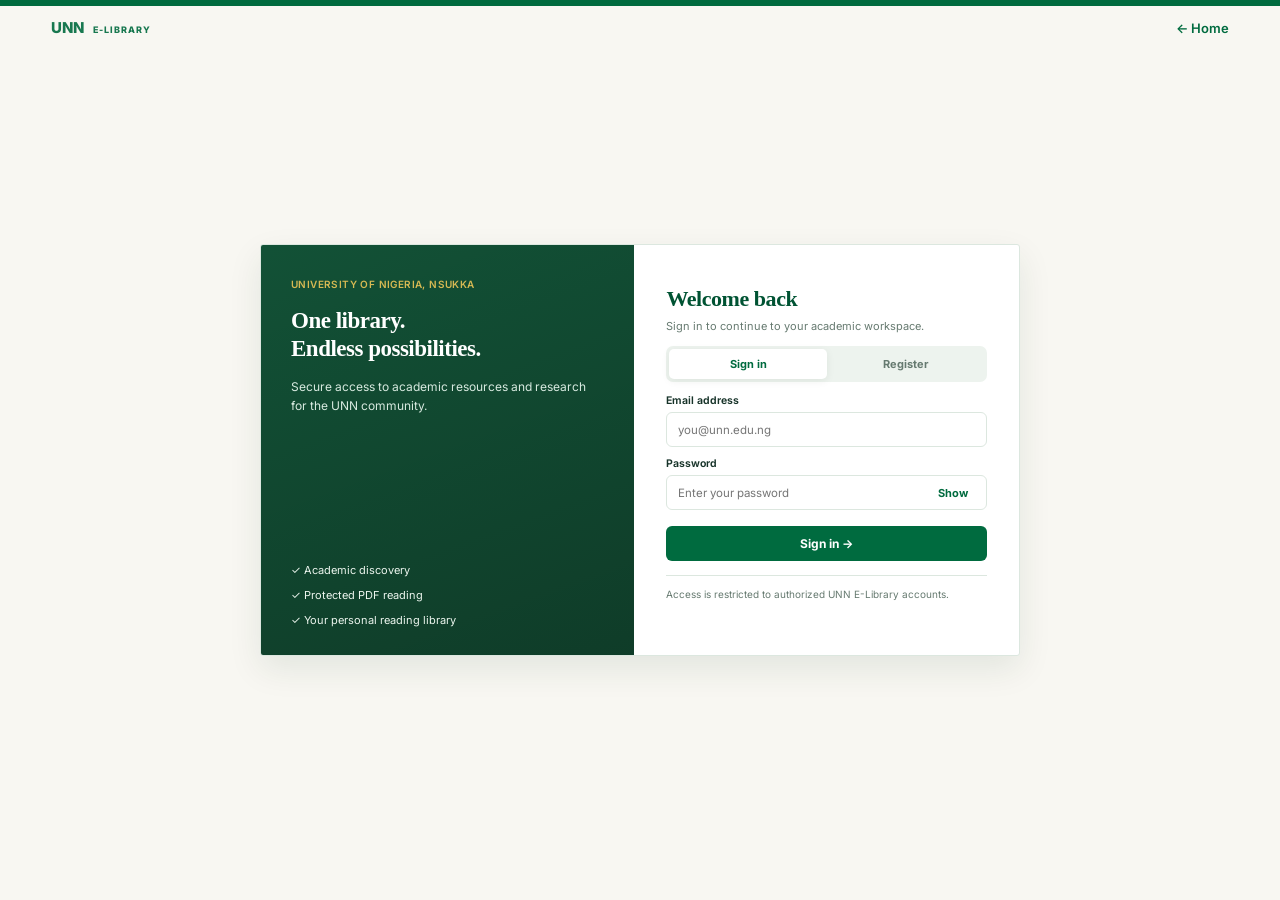
==== frontend/index.html @ 41a2eba9 "feat: complete e-library core features, DRM and reading progress" ====
<!doctype html>
<html lang="en">
  <head>
    <meta charset="UTF-8" />
    <meta name="viewport" content="width=device-width,initial-scale=1" />
    <title>UNN E-Library | Academic Workspace</title>
    <link rel="preconnect" href="https://fonts.googleapis.com" />
    <link
      rel="stylesheet"
      href="https://fonts.googleapis.com/css2?family=Inter:wght@400;500;600;700;800&display=swap"
    />
    <link rel="stylesheet" href="./css/styles.css" />
    <link rel="stylesheet" href="./css/accelerator.css" />
    <link rel="stylesheet" href="./css/librarian.css" />
    <link rel="stylesheet" href="./css/refinements.css" />
    <link rel="stylesheet" href="./css/authors.css" />
    <link rel="stylesheet" href="./css/search-filters.css" />
    <link rel="stylesheet" href="./css/history-progress.css" />
  </head>
  <body class="dashboard-page">
    <div class="app-layout">
      <aside
        id="sidebar"
        class="sidebar"
        aria-label="Primary navigation"
      ></aside>
      <div class="main-area">
        <header class="topbar">
          <button
            id="menu-toggle"
            class="menu-toggle"
            type="button"
            aria-label="Toggle navigation"
          >
            ☰
          </button>
          <div class="topbar-title">
            <strong id="page-title">Dashboard</strong>
          </div>
          <div class="profile-chip">
            <span id="profile-initial" class="avatar">U</span
            ><span id="profile-name">Loading...</span
            ><span id="role-label" class="role-pill">Member</span>
          </div>
        </header>
        <main id="content" class="dashboard-content" tabindex="-1">
          <p>Loading your dashboard…</p>
        </main>
      </div>
    </div>
    <script type="module" src="./js/app.js"></script>
  </body>
</html>
---- frontend/css/styles.css ----
:root {
  --green: #006b3f;
  --deep-green: #004d2c;
  --ivory: #f8f7f2;
  --gold: #c9a227;
  --text: #1b2923;
  --muted: #738078;
  --border: #e5eae6;
  --white: #ffffff;
}

* {
  box-sizing: border-box;
}

body {
  margin: 0;
  font-family: "Inter", Arial, sans-serif;
  color: var(--text);
  background: var(--ivory);
}

button, input {
  font: inherit;
}

button {
  cursor: pointer;
}

.eyebrow {
  color: var(--green);
  font-size: 11px;
  font-weight: 800;
  letter-spacing: 1.5px;
}

.muted {
  color: var(--muted);
  line-height: 1.7;
}

.login-layout {
  min-height: 100vh;
  display: grid;
  grid-template-columns: 1fr 1fr;
}

.login-brand {
  background:
    radial-gradient(circle at 80% 15%, #167d53 0%, transparent 36%),
    linear-gradient(140deg, #005b35, #003c25);
  color: white;
  padding: 56px 9%;
  display: flex;
  flex-direction: column;
  justify-content: space-between;
}

.brand-mark {
  width: 64px;
  height: 64px;
  display: grid;
  place-items: center;
  border: 2px solid var(--gold);
  border-radius: 18px;
  font-weight: 800;
  font-size: 23px;
}

.brand-overline {
  color: #e5d9a2;
  font-size: 12px;
  letter-spacing: 2px;
}

.login-brand h1 {
  font-size: clamp(40px, 5vw, 70px);
  line-height: 1.12;
  max-width: 580px;
  font-weight: 800;
  letter-spacing: -2px;
  margin: 24px 0;
}

.brand-description {
  font-size: 16px;
  line-height: 1.9;
  color: #d8ede0;
  max-width: 480px;
}

.brand-footer {
  color: #a7cbb6;
  font-size: 12px;
}

.login-form-panel {
  display: grid;
  place-items: center;
  padding: 40px;
}

.login-card {
  width: 100%;
  max-width: 440px;
}

.mobile-brand {
  display: none;
  color: var(--green);
  font-size: 21px;
  font-weight: 800;
  margin-bottom: 35px;
}

.login-card h2 {
  font-size: 31px;
  font-weight: 800;
  letter-spacing: -1px;
  margin: 12px 0;
}

.login-card .muted {
  margin-bottom: 34px;
}

.login-card label {
  display: block;
  margin: 22px 0 9px;
  font-weight: 600;
  font-size: 13px;
}

.login-card input {
  display: block;
  width: 100%;
  border: 1px solid #dce3dd;
  border-radius: 11px;
  padding: 15px 16px;
  background: white;
  outline: none;
}

.login-card input:focus {
  border-color: var(--green);
  box-shadow: 0 0 0 3px #006b3f16;
}

.btn-primary {
  background: var(--green);
  color: white;
  border: 0;
  border-radius: 11px;
  padding: 15px 22px;
  font-weight: 700;
  width: 100%;
  transition: background .2s;
}

.btn-primary:hover {
  background: var(--deep-green);
}

.btn-primary:disabled {
  opacity: .65;
  cursor: wait;
}

.form-error {
  color: #b42318;
  font-size: 13px;
  min-height: 22px;
  margin: 15px 0;
}

.login-note {
  text-align: center;
  color: var(--muted);
  font-size: 12px;
  margin-top: 30px;
  line-height: 1.7;
}

/* Dashboard */

.app-layout {
  min-height: 100vh;
  display: flex;
}

.sidebar {
  width: 260px;
  flex-shrink: 0;
  background: white;
  border-right: 1px solid var(--border);
  padding: 28px 18px;
  display: flex;
  flex-direction: column;
  min-height: 100vh;
}

.sidebar-brand {
  padding: 4px 13px 35px;
  display: flex;
  align-items: center;
  gap: 13px;
}

.sidebar-logo {
  background: var(--green);
  color: white;
  width: 45px;
  height: 45px;
  border-radius: 12px;
  display: grid;
  place-items: center;
  font-weight: 800;
}

.sidebar-brand strong {
  display: block;
  font-size: 15px;
}

.sidebar-brand small {
  display: block;
  color: var(--muted);
  font-size: 10px;
  margin-top: 4px;
}

.nav-label {
  font-size: 10px;
  font-weight: 800;
  letter-spacing: 1.5px;
  color: #9ca8a0;
  padding: 14px;
}

.nav-item {
  display: flex;
  align-items: center;
  gap: 12px;
  width: 100%;
  border-radius: 10px;
  padding: 13px 14px;
  margin: 3px 0;
  color: #52645a;
  font-size: 13px;
  font-weight: 600;
  text-decoration: none;
  border: 0;
  background: transparent;
  text-align: left;
}

.nav-item.active {
  background: #eaf5ee;
  color: var(--green);
}

.nav-item.pending {
  opacity: .55;
  cursor: not-allowed;
}

.nav-item.logout {
  color: #b42318;
  cursor: pointer;
}

.sidebar-footer {
  margin-top: auto;
  padding-top: 25px;
  border-top: 1px solid var(--border);
}

.main-area {
  min-width: 0;
  flex: 1;
}

.topbar {
  height: 85px;
  background: white;
  border-bottom: 1px solid var(--border);
  padding: 0 38px;
  display: flex;
  align-items: center;
  justify-content: space-between;
}

.topbar-title strong {
  display: block;
  margin-top: 5px;
  font-size: 16px;
}

.profile-chip {
  display: flex;
  align-items: center;
  gap: 10px;
  font-size: 13px;
  font-weight: 600;
}

.avatar {
  width: 37px;
  height: 37px;
  display: grid;
  place-items: center;
  border-radius: 50%;
  background: #e3f1e7;
  color: var(--green);
  font-weight: 800;
}

.menu-toggle {
  display: none;
  border: 0;
  background: transparent;
  font-size: 23px;
}

.dashboard-content {
  max-width: 1400px;
  margin: 0 auto;
  padding: 36px 40px;
}

.welcome-banner {
  background:
    radial-gradient(circle at 90% 0%, #147a50, transparent 40%),
    linear-gradient(120deg, var(--deep-green), var(--green));
  color: white;
  border-radius: 18px;
  padding: 43px;
}

.light-eyebrow {
  color: #f1db95;
}

.welcome-banner h1 {
  font-size: clamp(25px, 3vw, 36px);
  font-weight: 800;
  margin: 15px 0;
}

.welcome-banner p {
  color: #d3e9da;
}

.section-heading {
  display: flex;
  align-items: end;
  justify-content: space-between;
  margin: 36px 0 20px;
}

.section-heading h2 {
  font-size: 22px;
  font-weight: 800;
  margin-top: 7px;
}

.role-pill {
  background: #e9f2e8;
  color: var(--green);
  padding: 8px 13px;
  border-radius: 20px;
  font-size: 12px;
  font-weight: 700;
}

.dashboard-grid {
  display: grid;
  grid-template-columns: repeat(3, minmax(0, 1fr));
  gap: 20px;
}

.stat-card {
  background: white;
  padding: 25px;
  border: 1px solid var(--border);
  border-radius: 15px;
}

.stat-card-icon {
  font-size: 25px;
  margin-bottom: 17px;
}

.stat-card h3 {
  font-size: 14px;
  font-weight: 700;
  margin: 0 0 7px;
}

.stat-card p {
  color: var(--muted);
  font-size: 12px;
  line-height: 1.7;
}

.information-panel {
  background: white;
  border: 1px solid var(--border);
  border-radius: 15px;
  padding: 28px;
  margin-top: 25px;
  display: flex;
  gap: 18px;
  align-items: start;
}

.information-icon {
  font-size: 30px;
}

.information-panel h3 {
  font-weight: 800;
  margin-bottom: 8px;
}

.information-panel p {
  color: var(--muted);
  font-size: 13px;
  line-height: 1.8;
}

@media (max-width: 900px) {
  .login-layout {
    grid-template-columns: 1fr;
  }

  .login-brand {
    display: none;
  }

  .mobile-brand {
    display: block;
  }

  .login-form-panel {
    min-height: 100vh;
    padding: 28px;
  }

  .sidebar {
    display: none;
    position: fixed;
    z-index: 10;
    height: 100vh;
    overflow-y: auto;
    box-shadow: 8px 0 35px #00000018;
  }

  .sidebar.open {
    display: flex;
  }

  .menu-toggle {
    display: block;
  }

  .topbar {
    padding: 0 20px;
  }

  .topbar-title .eyebrow {
    display: none;
  }

  .dashboard-content {
    padding: 22px;
  }

  .dashboard-grid {
    grid-template-columns: 1fr;
  }
}

/* Real library catalogue */

.library-section {
  margin-top: 32px;
}

.library-search {
  display: flex;
  gap: 12px;
  margin-bottom: 18px;
}

.library-search input {
  flex: 1;
  min-width: 0;
  padding: 14px 16px;
  border: 1px solid var(--border);
  border-radius: 10px;
  background: white;
  outline: none;
}

.library-search input:focus {
  border-color: var(--green);
  box-shadow: 0 0 0 3px #006b3f16;
}

.search-button,
.resource-action {
  border: 0;
  background: var(--green);
  color: white;
  border-radius: 9px;
  padding: 12px 18px;
  font-size: 13px;
  font-weight: 700;
}

.search-button:hover,
.resource-action:hover {
  background: var(--deep-green);
}

.resource-action:disabled {
  opacity: 0.6;
  cursor: wait;
}

.library-status {
  color: var(--muted);
  font-size: 13px;
  margin: 12px 0 20px;
}

.resource-grid {
  display: grid;
  grid-template-columns: repeat(3, minmax(0, 1fr));
  gap: 18px;
}

.resource-card {
  background: white;
  border: 1px solid var(--border);
  border-radius: 15px;
  padding: 24px;
  display: flex;
  flex-direction: column;
  gap: 12px;
}

.resource-card h3 {
  font-size: 16px;
  font-weight: 800;
  margin: 0;
  line-height: 1.5;
}

.resource-card > p {
  color: var(--muted);
  font-size: 13px;
  line-height: 1.6;
  margin: 0;
}

.resource-card > p:not(.resource-meta) {
  overflow: hidden;
  display: -webkit-box;
  -webkit-line-clamp: 3;
  -webkit-box-orient: vertical;
}

.resource-type {
  display: inline-block;
  align-self: flex-start;
  background: #eaf5ee;
  color: var(--green);
  font-size: 11px;
  font-weight: 700;
  padding: 6px 10px;
  border-radius: 20px;
  text-transform: capitalize;
}

.resource-card .resource-action {
  margin-top: auto;
}

.library-pagination {
  margin: 24px 0;
  display: flex;
  align-items: center;
  justify-content: center;
  gap: 16px;
  font-size: 12px;
}

.page-button {
  background: white;
  border: 1px solid var(--border);
  border-radius: 8px;
  padding: 10px 16px;
}

.page-button:disabled {
  opacity: .4;
  cursor: not-allowed;
}

@media (max-width: 1100px) {
  .resource-grid {
    grid-template-columns: repeat(2, minmax(0, 1fr));
  }
}

@media (max-width: 650px) {
  .resource-grid {
    grid-template-columns: 1fr;
  }

  .library-search {
    flex-direction: column;
  }
}
---- frontend/css/accelerator.css ----
/* UNN E-Library — additive Figma-inspired styling, original stylesheet retained. */
:root {
  --green: #006b3f;
  --deep-green: #004d2c;
  --ivory: #f8f7f2;
  --border: #e5eae6;
  --muted: #738078;
}
.sidebar {
  width: 240px;
  position: sticky;
  top: 0;
  height: 100vh;
  overflow-y: auto;
  min-height: 0;
  gap: 2px;
}
.sidebar-brand {
  padding: 4px 10px 30px;
}
.nav-item {
  min-height: 44px;
}
.nav-symbol {
  width: 22px;
  display: inline-flex;
  justify-content: center;
  font-size: 18px;
}
.sidebar-footer {
  margin-top: auto;
}
.topbar {
  height: 76px;
}
.topbar-title strong {
  font-size: 18px;
}
.dashboard-content {
  max-width: 1520px;
  padding: 36px 38px 76px;
}
.page-heading {
  margin: 0 0 25px;
}
.page-heading h1 {
  font-size: clamp(26px, 3vw, 36px);
  letter-spacing: -0.03em;
  margin: 10px 0;
}
.subheading {
  color: var(--muted);
  margin: 4px 0;
  line-height: 1.6;
}
.hero-panel {
  background:
    radial-gradient(circle at 92% 0, #178354, transparent 34%),
    linear-gradient(120deg, #004b2d, #006b3f);
  color: white;
  padding: 38px;
  border-radius: 18px;
  margin: 4px 0 28px;
  box-shadow: 0 12px 30px #004d2c10;
}
.hero-panel .eyebrow {
  color: #edd994;
}
.hero-panel h2 {
  font-size: clamp(25px, 3vw, 37px);
  margin: 14px 0;
}
.hero-panel p {
  color: #d9eee3;
}
.hero-panel .btn-primary-alt {
  background: #fff;
  color: #005534;
  margin-top: 12px;
}
.data-panel {
  margin: 24px 0 32px;
}
.panel-heading {
  font-size: 20px;
  letter-spacing: -0.025em;
  margin: 0 0 18px;
}
.shortcut-grid {
  display: grid;
  grid-template-columns: repeat(3, minmax(0, 1fr));
  gap: 16px;
}
.shortcut {
  background: white;
  border: 1px solid var(--border);
  padding: 23px;
  text-align: left;
  font:
    700 14px Inter,
    sans-serif;
  color: #24483b;
  border-radius: 14px;
  min-height: 85px;
  cursor: pointer;
}
.shortcut:hover {
  border-color: #8bb8a0;
  box-shadow: 0 5px 20px #0a3b2010;
}
.resource-grid-v2 {
  display: grid;
  grid-template-columns: repeat(3, minmax(0, 1fr));
  gap: 17px;
}
.resource-card-v2 {
  border: 1px solid var(--border);
  background: #fff;
  padding: 23px;
  border-radius: 15px;
  display: flex;
  flex-direction: column;
  gap: 12px;
  min-height: 225px;
}
.resource-card-v2 h3 {
  font-size: 16px;
  line-height: 1.45;
  margin: 0;
}
.card-abstract {
  line-height: 1.7;
  color: #66776c;
  display: -webkit-box;
  -webkit-box-orient: vertical;
  -webkit-line-clamp: 3;
  overflow: hidden;
  font-size: 13px;
  margin: 0;
  flex: 1;
}
.card-meta {
  font-size: 12px;
  color: #7a8880;
}
.card-actions {
  display: flex;
  flex-wrap: wrap;
  gap: 9px;
  margin-top: auto;
}
.pill {
  display: inline-block;
  align-self: flex-start;
  background: #edf6ee;
  color: #006b3f;
  border-radius: 99px;
  padding: 6px 11px;
  font-size: 11px;
  font-weight: 700;
  text-transform: capitalize;
}
.btn-primary-alt,
.btn-quiet {
  border: 1px solid var(--green);
  border-radius: 9px;
  padding: 11px 17px;
  font:
    700 12px Inter,
    sans-serif;
  cursor: pointer;
}
.btn-primary-alt {
  background: var(--green);
  color: #fff;
}
.btn-primary-alt:hover {
  background: var(--deep-green);
}
.btn-quiet {
  background: #fff;
  color: var(--green);
}
button:disabled {
  opacity: 0.45;
  cursor: not-allowed;
}
.search-form {
  display: flex;
  gap: 12px;
  margin-bottom: 19px;
}
.field-input {
  width: 100%;
  border: 1px solid #dfe5df;
  background: #fff;
  border-radius: 10px;
  padding: 13px 15px;
  font: inherit;
  outline: none;
  min-height: 46px;
}
.field-input:focus {
  border-color: var(--green);
  box-shadow: 0 0 0 3px #006b3f19;
}
.results-count {
  font-size: 13px;
  color: #66776c;
}
.pager {
  display: flex;
  gap: 14px;
  align-items: center;
  justify-content: center;
  margin: 26px 0;
}
.empty-state,
.error-state {
  background: #fff;
  border: 1px dashed #d5ded6;
  border-radius: 13px;
  padding: 35px;
  color: #77857b;
  text-align: center;
}
.error-state {
  background: #fff7f6;
  color: #a61e1e;
  border-color: #f0c4c1;
  text-align: left;
}
.notice {
  padding: 13px;
  border-radius: 10px;
  background: #eef5ef;
  margin-bottom: 18px;
}
.notice.error {
  color: #a61e1e;
  background: #fff2f0;
}
.stack-list {
  display: grid;
  gap: 12px;
}
.list-record {
  background: #fff;
  border: 1px solid var(--border);
  border-radius: 13px;
  padding: 20px;
  margin: 10px 0;
}
.list-record h3 {
  font-size: 15px;
  margin: 0 0 9px;
}
.list-record p {
  color: var(--muted);
  line-height: 1.6;
  font-size: 13px;
}
.details-grid {
  display: grid;
  grid-template-columns: 170px 1fr;
  gap: 12px 20px;
  padding: 20px;
  background: #fff;
  border: 1px solid var(--border);
  border-radius: 12px;
  margin: 16px 0;
}
.details-grid dt {
  font-size: 12px;
  color: var(--muted);
}
.details-grid dd {
  margin: 0;
  overflow-wrap: anywhere;
  font-weight: 600;
  font-size: 13px;
}
.request-form {
  max-width: 650px;
  display: grid;
  gap: 12px;
}
.request-form textarea {
  min-height: 110px;
  resize: vertical;
}
.form-feedback {
  font-size: 13px;
  color: var(--green);
}
@media (max-width: 1100px) {
  .resource-grid-v2,
  .shortcut-grid {
    grid-template-columns: repeat(2, minmax(0, 1fr));
  }
}
@media (max-width: 900px) {
  .sidebar {
    position: fixed;
    height: 100vh;
    z-index: 30;
    top: 0;
    display: none;
  }
  .sidebar.open {
    display: flex;
  }
  .dashboard-content {
    padding: 25px 20px;
  }
  .profile-chip .role-pill {
    display: none;
  }
}
@media (max-width: 620px) {
  .resource-grid-v2,
  .shortcut-grid {
    grid-template-columns: 1fr;
  }
  .search-form {
    flex-direction: column;
  }
  .hero-panel {
    padding: 26px;
  }
  .topbar {
    padding: 0 15px;
  }
  .profile-chip {
    font-size: 11px;
  }
  .details-grid {
    grid-template-columns: 1fr;
    gap: 5px;
  }
}
---- frontend/css/librarian.css ----
/* Additive librarian management styling, complements accelerator.css */
.manage-toolbar {
  display: flex;
  align-items: center;
  gap: 12px;
  flex-wrap: wrap;
  margin: 18px 0 12px;
}
.manage-toolbar input {
  flex: 1;
  min-width: 230px;
}
.manage-toolbar select {
  width: 165px;
}
.manage-feedback {
  color: #65796b;
  font-size: 13px;
  min-height: 22px;
}
.manage-collection {
  display: grid;
  gap: 11px;
}
.manage-resource-row {
  display: flex;
  align-items: center;
  gap: 17px;
  padding: 18px 20px;
  border: 1px solid #e5eae6;
  background: #fff;
  border-radius: 13px;
}
.manage-resource-info {
  flex: 1;
  min-width: 0;
}
.manage-resource-info h3 {
  margin: 0 0 6px;
  font-size: 15px;
  overflow-wrap: anywhere;
}
.manage-resource-info p {
  font-size: 12px;
  color: #738078;
  margin: 0;
}
.manage-status {
  padding: 7px 11px;
  border-radius: 100px;
  font-weight: 700;
  font-size: 11px;
  background: #edf1f4;
  color: #425a6b;
}
.manage-status.published {
  background: #e6f5e9;
  color: #006b3f;
}
.manage-status.archived {
  background: #f4eeee;
  color: #9a4a4a;
}
.manage-row-actions {
  display: flex;
  gap: 8px;
  flex-wrap: wrap;
}
.upload-backdrop {
  position: fixed;
  inset: 0;
  background: #0a2319a6;
  display: grid;
  place-items: center;
  padding: 20px;
  z-index: 100;
}
.upload-dialog {
  width: min(850px, 100%);
  max-height: 94vh;
  overflow: auto;
  background: white;
  border-radius: 18px;
  box-shadow: 0 24px 80px #061c1670;
  border-top: 4px solid #006b3f;
}
.upload-header {
  display: flex;
  align-items: center;
  justify-content: space-between;
  padding: 24px 29px;
  border-bottom: 1px solid #e5eae6;
}
.upload-header h2 {
  margin: 6px 0 0;
  font-size: 24px;
}
.upload-header .btn-quiet {
  border: 0;
  font-size: 20px;
}
.upload-form {
  padding: 23px 29px 27px;
}
.upload-fields {
  display: grid;
  grid-template-columns: 1fr 1fr;
  gap: 15px;
}
.upload-field {
  display: grid;
  gap: 8px;
  font-size: 13px;
  font-weight: 650;
  color: #344b3e;
}
.upload-field.full {
  grid-column: 1/-1;
}
.upload-field small {
  font-size: 11px;
  color: #718476;
  font-weight: 400;
}
.upload-publish {
  display: flex;
  align-items: flex-start;
  gap: 10px;
  font-size: 13px;
  margin-top: 19px;
  color: #284534;
}
.upload-publish input {
  accent-color: #006b3f;
}
.upload-note {
  padding: 12px 14px;
  border-radius: 10px;
  background: #eef5ef;
  color: #3c5a4b;
  font-size: 12px;
  line-height: 1.65;
}
.upload-footer {
  display: flex;
  justify-content: flex-end;
  gap: 12px;
  margin-top: 13px;
}
@media (max-width: 720px) {
  .manage-resource-row {
    align-items: flex-start;
    flex-wrap: wrap;
  }
  .manage-row-actions {
    width: 100%;
  }
  .upload-fields {
    grid-template-columns: 1fr;
  }
  .upload-header,
  .upload-form {
    padding: 18px;
  }
  .manage-toolbar select {
    width: 100%;
  }
  .manage-toolbar .btn-primary-alt {
    flex: 1;
  }
}

/* Refined resource management and in-app dialogs */
.manage-toolbar {
  display: grid;
  grid-template-columns: minmax(220px, 1fr) auto minmax(145px, 175px) auto;
  gap: 10px;
  align-items: center;
}
.manage-toolbar input,
.manage-toolbar select {
  width: 100%;
  min-width: 0;
}
.manage-toolbar .btn-primary-alt {
  white-space: nowrap;
}
.manage-resource-row {
  gap: 14px;
}
.manage-row-actions .btn-quiet,
.manage-row-actions .btn-primary-alt {
  width: auto;
  padding: 10px 13px;
}
.mini-dialog {
  width: min(530px, 100%);
  max-height: 92vh;
}
.mini-dialog .upload-header {
  padding: 20px 24px;
}
.mini-dialog .upload-header h2 {
  font-size: 21px;
  margin: 0;
}
.dialog-explanation {
  margin: 18px 24px 0;
  color: #50685a;
  font-size: 14px;
  line-height: 1.65;
  overflow-wrap: anywhere;
}
.dialog-body,
.resource-detail-body {
  padding: 20px 24px 5px;
}
.dialog-body .upload-note {
  margin: 12px 0 0;
}
.dialog-feedback {
  min-height: 20px;
  margin: 12px 24px;
  color: #a13d25;
  font-size: 13px;
}
.dialog-actions {
  padding: 0 24px 22px;
}
.danger-action {
  background: #aa3535 !important;
}
.resource-detail-grid {
  display: grid;
  grid-template-columns: minmax(110px, 34%) 1fr;
  gap: 12px 17px;
  margin: 19px 0;
  padding: 0;
}
.resource-detail-grid dt {
  font-size: 12px;
  color: #728379;
  font-weight: 700;
}
.resource-detail-grid dd {
  font-size: 13px;
  color: #223a2a;
  overflow-wrap: anywhere;
  margin: 0;
  white-space: pre-wrap;
}
.resource-file-note {
  font-size: 12px;
  color: #536b5b;
  line-height: 1.6;
  background: #f0f5f0;
  border-radius: 9px;
  padding: 11px;
}
.resource-detail-body .manage-row-actions {
  margin: 12px 0 4px;
}
@media (max-width: 900px) {
  .manage-toolbar {
    grid-template-columns: 1fr auto;
  }
  .manage-toolbar select {
    grid-column: 1/2;
  }
  .manage-toolbar > .btn-primary-alt:last-child {
    grid-column: 2/3;
  }
}
@media (max-width: 530px) {
  .manage-toolbar {
    grid-template-columns: 1fr 1fr;
  }
  .manage-toolbar input {
    grid-column: 1/-1;
  }
  .manage-toolbar select {
    grid-column: 1/-1;
  }
  .manage-toolbar > .btn-primary-alt:last-child {
    grid-column: 1/-1;
  }
  .resource-detail-grid {
    grid-template-columns: 1fr;
    gap: 4px;
  }
  .resource-detail-grid dd {
    margin-bottom: 8px;
  }
}

/* Truthful PDF transfer progress — tracks browser upload separately from storage processing. */
.unn-progress[hidden] {
  display: none !important;
}
.unn-progress {
  margin: 16px 0;
  padding: 17px;
  border: 1px solid #d3e7d8;
  background: #f4faf6;
  border-radius: 12px;
}
.unn-progress-label {
  font-size: 14px;
  font-weight: 750;
  color: #005e38;
  margin-bottom: 11px;
}
.unn-progress-track {
  height: 12px;
  width: 100%;
  background: #dbe9dd;
  border-radius: 999px;
  overflow: hidden;
  position: relative;
}
.unn-progress-fill {
  height: 100%;
  width: 0%;
  background: #006b3f;
  border-radius: 999px;
  transition: width 0.18s ease;
}
.unn-progress-track.indeterminate .unn-progress-fill {
  position: absolute;
  width: 35% !important;
  left: 0;
  animation: unnUploadPulse 1.45s ease-in-out infinite;
}
.unn-progress-detail,
.unn-progress-timer {
  font-size: 12px;
  color: #486357;
  margin: 9px 0 0;
  line-height: 1.5;
}
.unn-progress-timer {
  font-variant-numeric: tabular-nums;
  font-weight: 600;
}
@keyframes unnUploadPulse {
  0% {
    left: -40%;
  }
  100% {
    left: 105%;
  }
}
@media (prefers-reduced-motion: reduce) {
  .unn-progress-track.indeterminate .unn-progress-fill {
    animation: none;
    left: 0;
    width: 100% !important;
    opacity: 0.5;
  }
}

/* Upload dialog: keep progress above its action buttons and make processing visible. */
.unn-blue-note {
  background: #eaf4fe;
  color: #15528a;
  border: 1px solid #cce5ff;
  padding: 13px 15px;
  border-radius: 10px;
  font-size: 12px;
  line-height: 1.65;
  margin: 16px 0;
}
.upload-dialog .unn-progress {
  display: block;
  scroll-margin: 120px;
}
.upload-dialog .unn-progress[hidden] {
  display: none !important;
}
.upload-dialog .upload-footer {
  position: sticky;
  bottom: -27px;
  padding: 14px 0;
  background: white;
  border-top: 1px solid #e5eae6;
  z-index: 1;
}
.upload-dialog .form-feedback {
  line-height: 1.6;
  overflow-wrap: anywhere;
}
@media (max-width: 720px) {
  .upload-dialog .upload-footer {
    bottom: -18px;
  }
}

/* Fix compact confirmation: consistent actions, no clipping at right edge. */
.upload-backdrop .mini-dialog {
  box-sizing: border-box;
  width: min(540px, calc(100vw - 32px));
  min-width: 0;
  overflow: hidden;
  display: flex;
  flex-direction: column;
}
.mini-dialog .upload-header {
  flex: 0 0 auto;
  gap: 12px;
  min-width: 0;
}
.mini-dialog .upload-header h2 {
  line-height: 1.3;
  overflow-wrap: anywhere;
}
.mini-dialog .dialog-actions {
  display: flex;
  align-items: center;
  justify-content: flex-end;
  gap: 12px;
  padding: 18px 24px 24px;
  margin: 12px 0 0;
  border-top: 1px solid #e5eae6;
  position: static;
  flex: 0 0 auto;
  box-sizing: border-box;
  max-width: 100%;
}
.mini-dialog .dialog-actions button {
  position: static;
  flex: 0 0 auto;
  min-width: 100px;
  max-width: 100%;
  width: auto !important;
  padding: 12px 19px;
  white-space: nowrap;
  line-height: 1.35;
  box-sizing: border-box;
}
.mini-dialog .dialog-actions button:last-child {
  background: #006b3f;
  color: #fff;
  border: 1px solid #006b3f;
  border-radius: 9px;
}
.mini-dialog .dialog-actions button:last-child:hover {
  background: #00502e;
}
.mini-dialog .dialog-actions button.danger-action {
  background: #ad3030 !important;
  border-color: #ad3030 !important;
}
.manage-row-actions .delete-resource-action {
  color: #9b2828;
  border-color: #d9aaaa;
}
@media (max-width: 470px) {
  .mini-dialog .dialog-actions {
    padding: 14px 18px 20px;
    gap: 8px;
  }
  .mini-dialog .dialog-actions button {
    min-width: 0;
    flex: 1;
    padding: 11px 8px;
    font-size: 12px;
  }
}

.upload-backdrop .mini-dialog .upload-footer.dialog-actions {
  position: static !important;
  bottom: auto !important;
  z-index: auto !important;
}
---- frontend/css/refinements.css ----
/* Shared refinements — Figma-aligned interaction and layout polish */
:root {
  scrollbar-color: #b6cbbd transparent;
  scrollbar-width: thin;
}
body {
  scrollbar-color: #b6cbbd transparent;
  scrollbar-width: thin;
}
.sidebar {
  position: sticky;
  top: 0;
  height: 100vh;
  min-height: 0;
  overflow-y: auto;
  scrollbar-width: thin;
  scrollbar-color: #d1e1d6 transparent;
}
.main-area {
  min-width: 0;
}
.topbar {
  position: sticky;
  top: 0;
  z-index: 20;
  box-shadow: 0 2px 12px rgba(0, 40, 20, 0.04);
}
.topbar-title .eyebrow {
  display: none;
}
.sidebar-brand {
  justify-content: space-between;
  align-items: center;
}
.sidebar-close {
  border: 0;
  background: transparent;
  font-size: 28px;
  line-height: 1;
  color: #006b3f;
  padding: 4px 10px;
  display: none;
}
.history-list {
  display: flex;
  flex-direction: column;
  gap: 12px;
}
.history-entry {
  background: #fff;
  border: 1px solid #e5eae6;
  border-radius: 14px;
  padding: 22px 26px;
  display: flex;
  flex-direction: column;
  gap: 12px;
}
.history-entry h3 {
  font-size: 17px;
  margin: 0;
}
.history-entry .card-actions {
  margin-top: 4px;
}
.history-progress-label {
  color: #67786c;
  font-size: 12px;
  margin: 0;
}
/* Reserve honest progress display until page counts are persisted. */
@media (max-width: 900px) {
  .sidebar {
    position: fixed;
    top: 0;
    height: 100vh;
    z-index: 40;
  }
  .sidebar-close {
    display: inline-flex;
  }
}
@media (max-width: 620px) {
  .history-entry {
    padding: 18px;
  }
}
---- frontend/css/authors.css ----
.author-heading {
  display: flex;
  align-items: center;
  justify-content: space-between;
  gap: 12px;
  margin-bottom: 10px;
  font-weight: 700;
}
.author-rows {
  display: grid;
  gap: 10px;
}
.author-row {
  display: flex;
  align-items: center;
  gap: 10px;
}
.author-row input {
  min-width: 0;
  flex: 1;
}
.author-row button {
  flex: none;
}
@media (max-width: 540px) {
  .author-heading {
    align-items: flex-start;
    flex-direction: column;
  }
  .author-row {
    align-items: stretch;
  }
}
---- frontend/css/search-filters.css ----
/* Keep field-selection controls legible on every viewport. */
.search-field-select {
  min-width: 132px;
  max-width: 210px;
  background: #fff;
}
.search-form {
  display: flex;
  flex-wrap: wrap;
  gap: 12px;
  align-items: stretch;
}
.search-form input[type="search"] {
  flex: 1 1 250px;
  min-width: 180px;
}
.manage-toolbar {
  display: flex;
  flex-wrap: wrap;
  align-items: center;
  gap: 10px;
}
.manage-toolbar input[type="search"] {
  flex: 1 1 260px;
  min-width: 180px;
}
@media (max-width: 640px) {
  .search-field-select {
    max-width: none;
    flex: 1 1 150px;
  }
  .search-form button {
    flex: 1 1 120px;
  }
}

/* ==========================================
   Responsive Library Search Bar
   ========================================== */

.search-form {
  display: grid !important;
  grid-template-columns: minmax(0, 1fr) 165px auto;
  gap: 12px;
  align-items: center !important;
  width: 100%;
  margin-bottom: 20px;
}

.search-form > input,
.search-form > select,
.search-form > button {
  box-sizing: border-box;
  width: 100%;
  height: 46px !important;
  min-height: 46px;
  max-height: 46px;
  margin: 0 !important;
  padding: 10px 14px;
  font-size: 14px;
  line-height: 22px;
  align-self: center;
}

.search-form > input {
  min-width: 0 !important;
}

.search-form > .search-field-select {
  min-width: 0 !important;
  max-width: none !important;
}

.search-form > button {
  width: auto;
  min-width: 95px;
  white-space: nowrap;
  cursor: pointer;
}

/* Tablets and smaller dashboard widths */
@media (max-width: 900px) {
  .search-form {
    grid-template-columns: minmax(0, 1fr) 145px;
  }

  .search-form > button {
    grid-column: 1 / -1;
    width: 100%;
  }
}

/* Phones and narrow split-screen windows */
@media (max-width: 560px) {
  .search-form {
    grid-template-columns: minmax(0, 1fr);
    gap: 10px;
  }

  .search-form > input,
  .search-form > select,
  .search-form > button {
    width: 100%;
    height: 44px !important;
    min-height: 44px;
    max-height: 44px;
  }

  .search-form > button {
    grid-column: auto;
  }
}
---- frontend/css/history-progress.css ----
.reading-progress-track {
  height: 6px;
  background: #d8e4da;
  border-radius: 5px;
  overflow: hidden;
  margin: 8px 0 14px;
}
.reading-progress-fill {
  height: 100%;
  background: #166c49;
  border-radius: 5px;
}
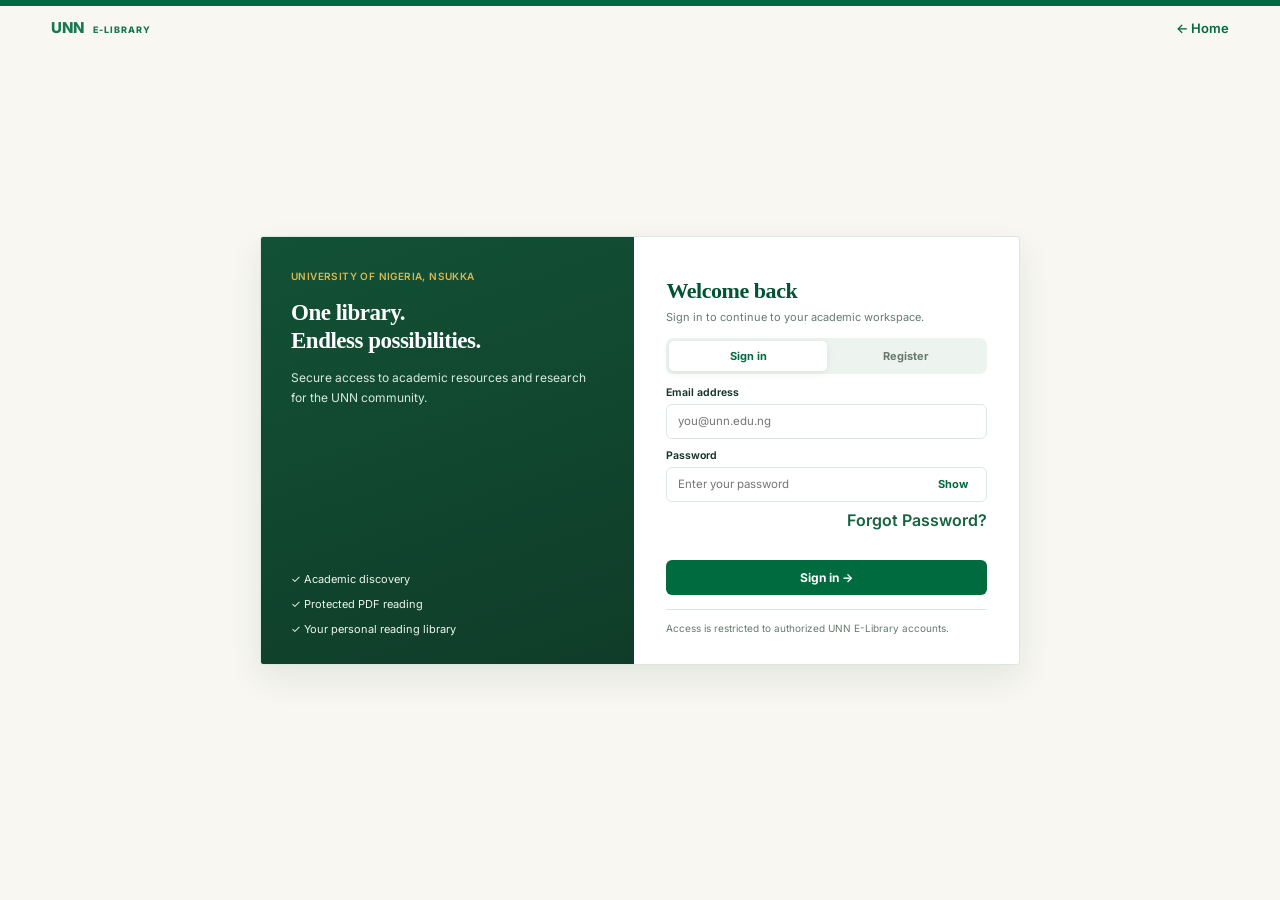
==== commit 1b6e1f54: "Complete frontend and backend features for final year defence" ====
--- a/frontend/index.html
+++ b/frontend/index.html
@@ -14,8 +14,27 @@
     <link rel="stylesheet" href="./css/librarian.css" />
     <link rel="stylesheet" href="./css/refinements.css" />
     <link rel="stylesheet" href="./css/authors.css" />
+    <link rel="stylesheet" href="./css/select-enhancer.css" />
+    <link rel="stylesheet" href="./css/librarian-requests-page.css" />
+    <link rel="stylesheet" href="./css/librarian-reports-page.css" />
+    <link rel="stylesheet" href="./css/admin-notifications-management.css" />
+    <link rel="stylesheet" href="./css/resource-management-refinement.css" />
+    <link rel="stylesheet" href="./css/reading-statistics.css" />
+    <link rel="stylesheet" href="./css/admin-dashboard.css" />
+    <link rel="stylesheet" href="./css/resource-ui-final.css" />
+    <link rel="stylesheet" href="./css/admin-user-management.css" />
+    <link rel="stylesheet" href="./css/library-analytics.css" />
     <link rel="stylesheet" href="./css/search-filters.css" />
     <link rel="stylesheet" href="./css/history-progress.css" />
+    <link rel="stylesheet" href="./css/bookmarks.css" />
+    <link rel="stylesheet" href="./css/resource-requests.css" />
+    <link rel="stylesheet" href="./css/course-reading-lists.css" />
+    <link rel="stylesheet" href="./css/ui-dialog.css" />
+    <link rel="stylesheet" href="./css/cas-notifications.css" />
+    <link rel="stylesheet" href="./css/profile-settings.css" />
+    <link rel="stylesheet" href="./css/reading-list-picker.css" />
+    <link rel="stylesheet" href="./css/librarian-dashboard.css" />
+    <link rel="stylesheet" href="./css/shared-ui-polish.css" />
   </head>
   <body class="dashboard-page">
     <div class="app-layout">
--- a/frontend/css/select-enhancer.css
+++ b/frontend/css/select-enhancer.css
@@ -0,0 +1,17 @@
+/* Dropdown surface and option menus: consistent Figma-inspired styling. */
+#content .unn-select-wrap{display:block;position:relative;min-width:0;width:100%;font:inherit}
+#content .unn-native-select{position:absolute!important;opacity:0!important;pointer-events:none!important;width:1px!important;height:1px!important;overflow:hidden!important}
+#content .unn-select-trigger{display:flex;align-items:center;justify-content:space-between;gap:12px;width:100%;min-height:46px;padding:11px 14px;border:1px solid #ccddd2;border-radius:10px;background:#fff;color:#183b2c;font:inherit;font-size:14px;text-align:left;cursor:pointer;box-shadow:0 1px 2px #123b2410}
+#content .unn-select-label{flex:1;min-width:0;overflow:hidden;text-overflow:ellipsis;white-space:nowrap}
+#content .unn-select-chevron{color:#0a704b;font-size:22px;line-height:1}
+#content .unn-select-trigger:hover{border-color:#118154;background:#fcfffd}
+#content .unn-select-trigger:focus-visible{outline:3px solid #71c4a18c;outline-offset:1px}
+#content .unn-select-trigger:disabled{background:#f3f5f3;color:#9ba6a0;cursor:not-allowed}
+#content .unn-select-open .unn-select-trigger{border-color:#0b784f;border-bottom-left-radius:4px;border-bottom-right-radius:4px}
+#content .unn-select-menu{position:absolute;z-index:1000;top:calc(100% + 4px);left:0;width:100%;max-height:248px;overflow-y:auto;padding:5px;border:1px solid #d8e5db;border-radius:11px;background:#fff;box-shadow:0 12px 28px #183b2c24}
+#content .unn-select-menu[hidden]{display:none!important}
+#content .unn-select-option{display:block;width:100%;padding:10px 12px;border:0;border-radius:7px;background:transparent;color:#183b2c;font:inherit;font-size:13px;text-align:left;cursor:pointer;white-space:normal}
+#content .unn-select-option:hover,#content .unn-select-option:focus-visible{background:#e5f5ec;outline:none}
+#content .unn-select-option[aria-selected='true']{background:#e8f4ed;color:#04613b;font-weight:650}
+#content .unn-select-option:disabled{opacity:.55;cursor:not-allowed}
+@media(max-width:600px){#content .unn-select-menu{max-height:210px}}
--- a/frontend/css/librarian-requests-page.css
+++ b/frontend/css/librarian-requests-page.css
@@ -0,0 +1 @@
+.lreq-page{max-width:1280px;margin:0 auto;padding:26px 16px 60px;color:#16372b}.lreq-intro{margin-bottom:26px}.lreq-kicker{letter-spacing:.08em;font-size:.73rem;color:#00724e;font-weight:800;margin:0 0 8px}.lreq-intro h1{font-size:clamp(1.65rem,3vw,2.1rem);color:#00573a;margin:0 0 7px}.lreq-muted{color:#6a8079;font-size:.85rem;margin:5px 0 15px}.lreq-stats{display:grid;grid-template-columns:repeat(4,minmax(0,1fr));gap:14px;margin-bottom:28px}.lreq-stat{background:#fff;border:1px solid #dde6e0;border-radius:12px;padding:18px;display:grid;gap:12px}.lreq-stat-label{font-size:.83rem;color:#667e74}.lreq-stat strong{font-size:2rem;color:#006344;line-height:1}.lreq-stat small{font-size:.72rem;color:#7c8b83}.lreq-panel,.lreq-detail{background:#fff;border:1px solid #dce7df;border-radius:12px;padding:20px;margin-bottom:20px}.lreq-panel h2,.lreq-detail h2{font-size:1.15rem;color:#005d3f;margin:0}.lreq-toolbar{display:grid;grid-template-columns:minmax(0,2fr) minmax(130px,1fr) minmax(145px,1fr);gap:10px;background:#fafcf9;border:1px solid #e5ebe6;padding:11px;border-radius:10px;margin:17px 0}.lreq-input,.lreq-select{width:100%;border:1px solid #d8e4db;border-radius:8px;background:white;color:#28463a;padding:11px 12px;min-height:44px;box-sizing:border-box;font:inherit}.lreq-table-wrap{overflow-x:auto}.lreq-table{border-collapse:collapse;width:100%;min-width:660px;font-size:.86rem}.lreq-table th{background:#f8faf8;text-align:left;font-size:.7rem;letter-spacing:.035em;color:#658078;font-weight:700;padding:14px 11px}.lreq-table td{border-bottom:1px solid #edf1ed;padding:16px 11px;vertical-align:middle}.lreq-table td strong,.lreq-table td small{display:block}.lreq-table td strong{color:#173f30}.lreq-table td small{color:#75877b;margin-top:6px}.lreq-status{display:inline-block;padding:6px 11px;border-radius:20px;background:#e4f4ee;color:#08694c;font-size:.76rem;font-weight:700;white-space:nowrap}.lreq-status--pending{background:#fff1d6;color:#91610f}.lreq-status--rejected,.lreq-status--cancelled{background:#ffeded;color:#ae3d3a}.lreq-status--under_review{background:#e9efff;color:#3157a3}.lreq-status--fulfilled{background:#c5f5e8;color:#006b56}.lreq-btn{padding:10px 14px;border-radius:8px;cursor:pointer;font:inherit;font-weight:650;font-size:.82rem;white-space:nowrap}.lreq-btn--primary{background:#006b47;color:#fff;border:1px solid #006b47}.lreq-btn--outline{background:#fff;color:#006b47;border:1px solid #cbded3}.lreq-btn:disabled{opacity:.4;cursor:not-allowed}.lreq-pager{display:flex;align-items:center;justify-content:flex-end;flex-wrap:wrap;gap:12px;margin-top:17px;font-size:.82rem;color:#657c70}.lreq-pager>span:first-child{margin-right:auto}.lreq-detail-head{display:flex;align-items:center;justify-content:space-between;margin-bottom:18px}.lreq-meta{display:grid;grid-template-columns:minmax(120px,170px) 1fr;gap:10px 16px;font-size:.87rem}.lreq-meta dt{font-weight:700;color:#63756d}.lreq-meta dd{margin:0;overflow-wrap:anywhere}.lreq-review-form{margin-top:22px;display:grid;gap:14px;max-width:670px;background:#f8fbf8;padding:17px;border-radius:10px}.lreq-field{display:grid;gap:7px;font-weight:600;font-size:.85rem}.lreq-fulfillment{display:grid;gap:9px}.lreq-found{display:grid;gap:6px;max-height:210px;overflow-y:auto}.lreq-choice{text-align:left;border:1px solid #d8e6dd;border-radius:7px;padding:10px;background:white;cursor:pointer}.lreq-choice.is-selected{border-color:#006b47;background:#e4f4eb}.lreq-feedback{color:#126e51;font-size:.85rem}.lreq-empty,.lreq-error{padding:20px}.lreq-error{color:#a22c2c}@media(max-width:800px){.lreq-stats{grid-template-columns:repeat(2,1fr)}.lreq-toolbar{grid-template-columns:1fr}.lreq-page{padding:18px 5px}}@media(max-width:450px){.lreq-stats{gap:8px}.lreq-stat{padding:12px}.lreq-stat strong{font-size:1.6rem}.lreq-panel,.lreq-detail{padding:12px}}
--- a/frontend/css/librarian-reports-page.css
+++ b/frontend/css/librarian-reports-page.css
@@ -0,0 +1 @@
+.brf-page{max-width:1320px;margin:0 auto;padding:26px 28px 64px;color:#16392e}.brf-heading{margin-bottom:28px}.brf-kicker{font-size:11px;font-weight:800;letter-spacing:.1em;color:#007749;margin:0 0 10px}.brf-heading h1{font-size:29px;line-height:1.25;color:#07583d;margin:0 0 7px}.brf-subtitle{color:#6a7b79;font-size:13px;margin:0 0 15px}.brf-feedback{font-size:13px;color:#076946;min-height:0}.brf-stats{display:grid;grid-template-columns:repeat(4,minmax(0,1fr));gap:13px;margin:20px 0 26px}.brf-stat{background:#fff;border:1px solid #e0e9e4;border-radius:11px;padding:19px;display:flex;flex-direction:column;gap:7px;min-width:0}.brf-stat-label{font-size:12px;color:#67837a}.brf-stat strong{font-size:26px;line-height:1.1;color:#005b3d}.brf-stat small{font-size:11px;color:#82918d}.brf-panel,.brf-detail{background:#fff;border:1px solid #dde9e4;border-radius:11px;padding:21px;margin-bottom:20px}.brf-panel h2,.brf-detail h2{font-size:18px;color:#00563a;margin:0 0 4px}.brf-controls{display:grid;grid-template-columns:minmax(200px,2fr) repeat(3,minmax(132px,1fr));gap:11px;background:#fbfcfa;border:1px solid #e3ebe6;border-radius:10px;padding:11px;margin:18px 0}.brf-input,.brf-select{width:100%;box-sizing:border-box;background:#fff;color:#183d31;border:1px solid #dce6df;border-radius:8px;padding:11px 12px;min-height:43px;font:inherit;font-size:13px}.brf-input:focus,.brf-select:focus{outline:2px solid #70b59c;outline-offset:1px}.brf-table-wrap{overflow-x:auto}.brf-table{border-collapse:collapse;width:100%;min-width:800px;font-size:13px}.brf-table thead{background:#f7f9f7}.brf-table th{font-size:10px;letter-spacing:.045em;color:#647a77;text-align:left;font-weight:700;padding:14px 12px}.brf-table td{padding:13px 12px;border-bottom:1px solid #eef2ef;vertical-align:middle;color:#355248}.brf-table td strong{display:block;color:#102e26;font-size:12px}.brf-table td small{display:block;color:#8a9a94;margin-top:4px}.brf-badge{border-radius:999px;padding:6px 11px;white-space:nowrap;font-size:11px;font-weight:700;display:inline-block}.brf-open{background:#fff0d4;color:#9a6b10}.brf-under_review{background:#e6f0ff;color:#236296}.brf-resolved{background:#bdf6e7;color:#056449}.brf-dismissed{background:#f4e7e7;color:#9c4242}.brf-btn{font:inherit;font-size:12px;font-weight:700;border:1px solid #c5ded3;color:#007046;background:#fff;padding:10px 13px;border-radius:7px;cursor:pointer;white-space:nowrap}.brf-btn:hover{background:#ebf7f1}.brf-btn:disabled{opacity:.45;cursor:not-allowed}.brf-primary{background:#00764e;color:#fff;border-color:#00764e}.brf-primary:hover{background:#005f41}.brf-pagination{display:flex;gap:10px;align-items:center;flex-wrap:wrap;justify-content:flex-end;padding:18px 0 0;color:#697d75;font-size:12px}.brf-pagination span:first-child{margin-right:auto}.brf-empty,.brf-error{padding:22px 12px;color:#6f8079}.brf-error{color:#a43f37}.brf-detail-header{display:flex;justify-content:space-between;align-items:center;gap:14px}.brf-meta{display:grid;grid-template-columns:minmax(130px,1fr) 3fr;gap:10px 14px;margin:19px 0}.brf-meta dt{font-size:12px;font-weight:700;color:#71857c}.brf-meta dd{margin:0;font-size:13px;color:#16392e;white-space:pre-wrap}.brf-form{display:grid;gap:14px;max-width:650px}.brf-field{display:grid;gap:7px;font-size:12px;font-weight:700}.brf-field span{color:#355e4f}@media(max-width:1000px){.brf-stats{grid-template-columns:repeat(2,minmax(0,1fr))}.brf-controls{grid-template-columns:repeat(2,minmax(0,1fr))}}@media(max-width:600px){.brf-page{padding:20px 12px}.brf-stats,.brf-controls{grid-template-columns:1fr}.brf-panel,.brf-detail{padding:14px}.brf-heading h1{font-size:24px}.brf-meta{grid-template-columns:1fr;gap:4px}}
--- a/frontend/css/admin-notifications-management.css
+++ b/frontend/css/admin-notifications-management.css
@@ -0,0 +1 @@
+.anm-page{color:#17332a;max-width:1440px;margin:auto;display:grid;gap:22px;font-family:inherit}.anm-heading{display:flex;justify-content:space-between;align-items:center;gap:16px;flex-wrap:wrap}.anm-heading h1{font-size:clamp(1.6rem,2.5vw,2.1rem);margin:5px 0}.anm-eyebrow{font-size:.72rem;font-weight:800;letter-spacing:.12em;color:#247953}.anm-muted{color:#687c73;line-height:1.6}.anm-stats{display:grid;grid-template-columns:repeat(4,minmax(0,1fr));gap:14px}.anm-stat,.anm-panel{background:white;border:1px solid #e0e8e2;border-radius:16px;padding:20px;box-shadow:0 4px 16px #112d1e08}.anm-stat{display:grid;gap:12px}.anm-stat span{color:#687c73;font-size:.86rem}.anm-stat strong{font-size:2rem;font-weight:800;color:#15593c}.anm-layout{display:grid;grid-template-columns:minmax(0,1.6fr) minmax(250px,1fr);gap:18px}.anm-panel h2{font-size:1.16rem;margin:0 0 10px;color:#174c36}.anm-form{display:grid;gap:16px;margin-top:18px}.anm-field{display:grid;gap:7px;font-weight:650;font-size:.87rem}.anm-input{font:inherit;width:100%;max-width:100%;min-width:0;border:1px solid #ceded3;border-radius:10px;background:white;color:#143a2b;padding:11px 12px;box-sizing:border-box}.anm-input:focus{outline:2px solid #2a8b63;outline-offset:1px}.anm-btn{font:inherit;font-weight:700;cursor:pointer;border:1px solid #c9d9ce;color:#19533a;background:#f8fcf9;border-radius:10px;padding:10px 15px;white-space:nowrap}.anm-btn:hover:not(:disabled){background:#eaf4ed}.anm-primary{background:#176c4b;border-color:#176c4b;color:white}.anm-primary:hover:not(:disabled){background:#105238}.anm-btn:disabled{opacity:.5;cursor:not-allowed}.anm-guide p{font-size:.9rem;line-height:1.75;color:#607669}.anm-records-top{display:flex;justify-content:space-between;align-items:center;gap:16px;flex-wrap:wrap;margin-bottom:14px}.anm-filter{width:auto;min-width:190px}.anm-table-wrap{overflow-x:auto;max-width:100%}.anm-table{width:100%;border-collapse:collapse;min-width:690px;font-size:.88rem}.anm-table th{text-align:left;color:#62776b;background:#f5f9f6;padding:13px}.anm-table td{padding:14px 13px;border-bottom:1px solid #edf1ed;vertical-align:middle}.anm-table td strong{display:block}.anm-type{display:block;text-transform:capitalize;color:#819388;font-size:.76rem;margin-top:4px}.anm-status{border-radius:999px;padding:5px 9px;font-weight:700;font-size:.78rem}.anm-status.unread{color:#8a5912;background:#fff3da}.anm-status.read{color:#1d7651;background:#e7f5ec}.anm-pager{display:flex;justify-content:flex-end;align-items:center;gap:12px;flex-wrap:wrap;margin-top:16px;font-size:.82rem}.anm-feedback{margin:0;min-height:1em}.anm-success{color:#176943}.anm-error{color:#a62b36}.anm-empty{padding:30px;text-align:center;color:#78897d}.anm-overlay{position:fixed;inset:0;z-index:9999;background:#061b12a8;display:grid;place-items:center;padding:16px}.anm-modal{background:white;max-width:480px;width:100%;padding:26px;border-radius:17px;box-shadow:0 20px 65px #0003}.anm-modal h2{color:#134b34}.anm-modal p{line-height:1.65;color:#536a5e}.anm-modal-actions{display:flex;justify-content:flex-end;flex-wrap:wrap;gap:10px;margin-top:24px}@media(max-width:980px){.anm-stats{grid-template-columns:repeat(2,minmax(0,1fr))}.anm-layout{grid-template-columns:1fr}}@media(max-width:500px){.anm-stats{gap:9px}.anm-stat,.anm-panel{padding:15px}.anm-stat strong{font-size:1.5rem}.anm-pager{justify-content:center}}
--- a/frontend/css/resource-management-refinement.css
+++ b/frontend/css/resource-management-refinement.css
@@ -0,0 +1,37 @@
+/* UNN E-Library — Figma-aligned Manage Resources. Visual layer only. */
+#content.unn-resource-management {max-width:none;}
+.unn-resource-management .page-heading {display:flex;flex-direction:column;gap:7px;margin:0 0 22px;}
+.unn-resource-management .page-heading h1 {font-size:clamp(1.65rem,2.3vw,2.25rem);line-height:1.2;color:#073f32;margin:0;}
+.unn-resource-management .page-heading .eyebrow {font-size:.7rem;color:#087252;font-weight:800;letter-spacing:.1em;}
+.unn-resource-management .page-heading .subheading {color:#6b7e83;margin:0;font-size:.94rem;}
+.unn-resource-management .manage-toolbar {display:flex;flex-wrap:wrap;align-items:center;gap:10px;background:#fff;border:1px solid #e1eae5;border-radius:13px;padding:14px;margin-bottom:14px;box-shadow:0 3px 12px #10291b05;}
+.unn-resource-management .manage-toolbar input[type=search] {flex:2 1 250px;min-width:170px;}
+.unn-resource-management .manage-toolbar select {flex:1 1 125px;min-width:120px;}
+.unn-resource-management .manage-toolbar button {white-space:nowrap;}
+.unn-resource-management .manage-toolbar .btn-primary-alt {background:#006b46;color:white;border:1px solid #006b46;border-radius:9px;font-weight:700;}
+.unn-resource-management .manage-feedback {font-size:.81rem;color:#678078;margin:8px 2px 12px;}
+.unn-resource-management .manage-collection {background:#fff;border:1px solid #e1eae5;border-radius:13px;overflow-x:auto;overflow-y:visible;box-shadow:0 2px 9px #10291b05;}
+.unn-resource-management .unn-resource-table-header,.unn-resource-management .manage-resource-row {display:grid;grid-template-columns:minmax(200px,2fr) minmax(108px,1fr) minmax(104px,1fr) minmax(94px,.7fr) minmax(140px,1.35fr);align-items:center;column-gap:14px;min-width:865px;padding:13px 18px;}
+.unn-resource-management .unn-resource-table-header {background:#f4f8f6;color:#658077;text-transform:uppercase;font-size:.67rem;font-weight:800;letter-spacing:.06em;border-bottom:1px solid #e6eee9;}
+.unn-resource-management .manage-resource-row {border-bottom:1px solid #e8efeb;background:#fff;border-radius:0;margin:0;box-shadow:none;min-height:76px;}
+.unn-resource-management .manage-resource-row:last-child {border-bottom:none;}
+.unn-resource-management .manage-resource-info {min-width:0;}
+.unn-resource-management .manage-resource-info h3 {color:#16382f;margin:0 0 4px;font-size:.87rem;overflow-wrap:anywhere;}
+.unn-resource-management .manage-resource-info p {color:#72847f;font-size:.76rem;margin:0;}
+.unn-resource-management .unn-resource-author,.unn-resource-management .unn-resource-department {color:#466157;font-size:.78rem;overflow-wrap:anywhere;}
+.unn-resource-management .manage-status {justify-self:start;white-space:nowrap;font-size:.75rem;}
+.unn-resource-management .manage-row-actions {display:flex;flex-wrap:wrap;justify-content:flex-start;gap:5px;}
+.unn-resource-management .manage-row-actions button {padding:7px 9px!important;border-radius:7px!important;font-size:.72rem!important;line-height:1.25;white-space:nowrap;}
+.unn-resource-management .manage-row-actions button:focus-visible,.unn-resource-management .manage-toolbar button:focus-visible {outline:3px solid #8dceb4;outline-offset:2px;}
+.unn-resource-management .manage-row-actions button.danger-action {color:#b91c1c;border-color:#fecaca;background:#fff5f5;}
+.unn-resource-management .pager {margin-top:14px;display:flex;align-items:center;justify-content:center;gap:12px;}
+@media(max-width:700px){.unn-resource-management .manage-toolbar {padding:11px;}.unn-resource-management .manage-toolbar input[type=search]{flex-basis:100%;}.unn-resource-management .page-heading h1{font-size:1.75rem;}}
+/* Reader-only action; doesn't affect librarian controls. */
+.unn-report-issue-button {margin-left:8px;border:1px solid #e5b0a8!important;background:#fff!important;color:#a63a30!important;font-weight:700;}
+.unn-report-modal-backdrop{position:fixed;inset:0;background:#0f201ca8;z-index:9999;display:flex;align-items:center;justify-content:center;padding:18px;}
+.unn-report-modal{background:#fff;border-radius:16px;box-shadow:0 22px 85px #0003;max-width:510px;width:100%;padding:26px;display:grid;gap:13px;color:#173e32;}
+.unn-report-modal h2{margin:0;font-size:1.4rem;}.unn-report-modal p{margin:0;color:#60776c;}.unn-report-modal label{display:grid;gap:7px;font-size:.85rem;font-weight:700;}
+.unn-report-modal select,.unn-report-modal textarea{width:100%;box-sizing:border-box;border:1px solid #d7e4db;border-radius:9px;padding:11px;background:white;font:inherit;color:#193e34;}
+.unn-report-modal textarea{resize:vertical;min-height:110px;}.unn-report-modal-actions{display:flex;justify-content:flex-end;gap:9px;flex-wrap:wrap;}
+.unn-report-modal-actions button{border-radius:9px;padding:10px 16px;font-weight:700;}.unn-report-modal-actions button[type=submit]{background:#006c47;border:1px solid #006c47;color:white;}.unn-report-modal-actions button[type=button]{border:1px solid #d7e4db;background:#fff;color:#25473d;}
+.unn-report-modal-actions button:disabled{opacity:.6;cursor:wait;}.unn-report-modal [role=alert]{color:#aa342d;min-height:1em;font-size:.83rem;}
--- a/frontend/css/reading-statistics.css
+++ b/frontend/css/reading-statistics.css
@@ -0,0 +1 @@
+.unn-stats{color:#203b2a;padding:4px 0 30px;max-width:1280px;margin:0 auto}.unn-stats-eyebrow{font-size:11px;letter-spacing:1.7px;font-weight:800;color:#62836f;margin:0 0 7px}.unn-stats-title{font-size:clamp(24px,3vw,34px);font-weight:750;line-height:1.2;margin:0 0 8px}.unn-stats-subtitle{color:#718078;margin:0 0 26px}.unn-stats-metrics{display:grid;grid-template-columns:repeat(4,minmax(0,1fr));gap:16px}.unn-stats-metric,.unn-stats-panel{background:white;border:1px solid #e6e9e3;border-radius:13px;box-shadow:0 2px 9px #162e2010}.unn-stats-metric{padding:22px;min-width:0}.unn-stats-metric p{font-size:13px;font-weight:650;color:#65776b;margin:0 0 15px}.unn-stats-metric strong{display:block;font-size:clamp(22px,3vw,32px);color:#194932;line-height:1.15}.unn-stats-metric small{display:block;font-size:11px;line-height:1.5;color:#809087;margin-top:9px}.unn-stats-note{font-size:12px;color:#6c7c72;margin:16px 0 22px}.unn-stats-main{display:grid;grid-template-columns:minmax(0,1.6fr) minmax(250px,1fr);gap:18px;align-items:start}.unn-stats-panel{padding:24px;min-width:0}.unn-stats-panel h2{font-size:18px;margin:0 0 20px}.unn-stats-resource{padding:17px 0;border-bottom:1px solid #edf0ea}.unn-stats-resource:last-child{border-bottom:none}.unn-stats-resource-top,.unn-stats-category-head{display:flex;align-items:center;justify-content:space-between;gap:12px}.unn-stats-resource-top strong{font-size:14px}.unn-stats-resource-top span,.unn-stats-muted{color:#7a897e;font-size:12px}.unn-stats-muted{margin:9px 0}.unn-stats-track{height:8px;border-radius:999px;background:#e9efe9;overflow:hidden}.unn-stats-track span{display:block;height:100%;background:#227a4f;border-radius:999px}.unn-stats-actions{display:flex;flex-wrap:wrap;gap:10px;margin-top:12px}.unn-stats-button{cursor:pointer;border:1px solid #216743;background:#216743;color:white;border-radius:8px;padding:8px 12px;font-weight:650;font-size:12px}.unn-stats-button.secondary{background:white;color:#216743}.unn-stats-button:hover{filter:brightness(.93)}.unn-stats-category{margin-bottom:22px}.unn-stats-category-head{font-size:13px;text-transform:capitalize;margin-bottom:9px}.unn-stats-empty,.unn-stats-footnote{font-size:13px;color:#7b897f;line-height:1.6}.unn-stats-footnote{border-top:1px solid #edf0ea;padding-top:16px}@media(max-width:1000px){.unn-stats-metrics{grid-template-columns:repeat(2,minmax(0,1fr))}.unn-stats-main{grid-template-columns:1fr}}@media(max-width:540px){.unn-stats-metrics{grid-template-columns:1fr}.unn-stats-panel{padding:16px}.unn-stats-resource-top{align-items:flex-start;flex-direction:column;gap:5px}}
--- a/frontend/css/admin-dashboard.css
+++ b/frontend/css/admin-dashboard.css
@@ -0,0 +1 @@
+.unn-admin-dashboard{--unn-green:#155b42;--unn-ink:#24382f;--unn-muted:#718178;color:var(--unn-ink);max-width:1500px;margin:0 auto;padding-bottom:36px}.unn-admin-dashboard *{box-sizing:border-box}.unn-admin-heading{display:flex;justify-content:space-between;align-items:center;gap:18px;flex-wrap:wrap;margin-bottom:25px}.unn-admin-eyebrow{font-size:11px;font-weight:800;letter-spacing:.14em;color:#49806a}.unn-admin-heading h1{font-size:clamp(24px,2.4vw,32px);margin:7px 0 6px;line-height:1.2;color:#153e2e}.unn-admin-heading p{margin:0;color:var(--unn-muted);line-height:1.6}.unn-admin-heading-actions{display:flex;gap:10px;flex-wrap:wrap}.unn-admin-link{display:inline-flex;align-items:center;justify-content:center;gap:8px;text-decoration:none!important;border:1px solid #cedbd1;border-radius:10px;padding:11px 16px;color:var(--unn-green)!important;background:#fff;font-size:13px;font-weight:700;white-space:nowrap}.unn-admin-link:hover,.unn-admin-link:focus-visible{background:#eef5ef;outline-offset:3px}.unn-admin-link.primary{background:var(--unn-green);color:#fff!important;border-color:var(--unn-green)}.unn-admin-link.primary:hover{background:#0e4430}.unn-admin-metrics{display:grid;grid-template-columns:repeat(4,minmax(0,1fr));gap:15px;margin-bottom:20px}.unn-admin-metric,.unn-admin-panel{background:#fff;border:1px solid #e2eae3;border-radius:16px;box-shadow:0 3px 16px rgba(22,58,36,.035)}.unn-admin-metric{padding:20px;min-width:0}.unn-admin-metric-top{display:flex;justify-content:space-between;align-items:center;gap:10px;color:#6a7c70;font-size:13px;font-weight:650}.unn-admin-metric-icon{display:grid;place-items:center;width:32px;height:32px;border-radius:9px;background:#eaf4ed;color:var(--unn-green);font-size:18px}.unn-admin-value{display:block;color:#123e2c;font-size:clamp(24px,2.3vw,34px);margin:14px 0 5px;line-height:1.2;overflow-wrap:anywhere}.unn-admin-metric p{font-size:12px;margin:0;color:#829188}.unn-admin-two-column{display:grid;grid-template-columns:minmax(0,1.1fr) minmax(0,1fr);gap:18px;margin-bottom:20px}.unn-admin-panel{padding:22px;min-width:0}.unn-admin-panel h2{font-size:18px;margin:0;color:#203e30}.unn-admin-panel-subtitle{font-size:13px;color:var(--unn-muted);margin:6px 0 24px}.unn-admin-roles{display:grid;gap:21px}.unn-admin-role-label{display:flex;justify-content:space-between;gap:12px;font-size:13px;margin-bottom:9px}.unn-admin-role-label strong{color:#174f39}.unn-admin-bar{height:9px;background:#edf2ed;border-radius:999px;overflow:hidden}.unn-admin-bar-fill{background:linear-gradient(90deg,#207451,#70ae7f);height:100%;border-radius:inherit}.unn-admin-quick{display:grid;gap:10px}.unn-admin-quick-item{padding:13px;border-radius:11px;background:#f7faf7;border-color:#e3ebe4;display:flex;gap:12px;text-align:left;justify-content:initial;white-space:normal}.unn-admin-quick-icon{background:#e5f1e7;color:#226347;width:34px;min-width:34px;height:34px;display:grid;place-items:center;border-radius:9px;font-size:18px}.unn-admin-quick-text{display:grid;gap:4px;min-width:0;flex:1}.unn-admin-quick-text strong{color:#244936;font-size:13px}.unn-admin-quick-text small{color:#829287;font-size:12px;line-height:1.35}.unn-admin-quick-chevron{font-size:23px;color:#75a48a}.unn-admin-section-header{display:flex;justify-content:space-between;align-items:center;gap:12px;margin-bottom:17px;flex-wrap:wrap}.unn-admin-table-scroll{width:100%;overflow-x:auto}.unn-admin-table{width:100%;border-collapse:collapse;min-width:670px;text-align:left}.unn-admin-table th{font-size:12px;background:#f4f8f4;color:#667a6c;font-weight:750;padding:14px 12px;white-space:nowrap}.unn-admin-table td{font-size:13px;color:#34493c;padding:14px 12px;border-bottom:1px solid #ebf0eb;vertical-align:middle}.unn-admin-table td:nth-child(2){word-break:break-word}.unn-admin-status{font-size:11px;padding:6px 9px;border-radius:30px;background:#f0f2f0;color:#5b675e;font-weight:700}.unn-admin-status.active{background:#e5f5e9;color:#18764a}.unn-admin-status.inactive{background:#fff0e6;color:#aa5930}.unn-admin-muted,.unn-admin-error{color:#829188;font-size:13px}.unn-admin-error{color:#a23d3d}@media(max-width:1000px){.unn-admin-metrics{grid-template-columns:repeat(2,minmax(0,1fr))}.unn-admin-two-column{grid-template-columns:1fr}}@media(max-width:530px){.unn-admin-metrics{gap:10px}.unn-admin-metric{padding:13px}.unn-admin-metric-top{align-items:flex-start}.unn-admin-heading-actions{width:100%}.unn-admin-heading-actions .unn-admin-link{flex:1}.unn-admin-panel{padding:15px}.unn-admin-metric-icon{display:none}}
--- a/frontend/css/resource-ui-final.css
+++ b/frontend/css/resource-ui-final.css
@@ -0,0 +1,41 @@
+/* Final resource management layout: layered over resource-management-refinement.css */
+#content.unn-resource-management .manage-toolbar{
+ display:grid!important;grid-template-columns:minmax(170px,2.4fr) minmax(128px,1fr) auto minmax(130px,1fr) auto;
+ gap:10px!important;align-items:center;padding:12px 14px;
+}
+#content.unn-resource-management .manage-toolbar>*{min-width:0!important;width:100%!important;max-width:100%;margin:0!important;box-sizing:border-box;}
+#content.unn-resource-management .manage-toolbar>button{width:auto!important;min-height:42px;white-space:nowrap;padding:10px 15px!important;}
+#content.unn-resource-management .manage-toolbar input,#content.unn-resource-management .manage-toolbar select{min-height:42px;}
+#content.unn-resource-management .manage-collection{width:100%;max-width:100%;overflow-x:auto!important;overflow-y:visible;overscroll-behavior-x:contain;-webkit-overflow-scrolling:touch;}
+#content.unn-resource-management .unn-resource-table-header,
+#content.unn-resource-management .manage-resource-row{
+ box-sizing:border-box;min-width:930px!important;
+ grid-template-columns:minmax(205px,2fr) minmax(135px,1.1fr) minmax(128px,1fr) 105px minmax(200px,1.45fr)!important;
+ gap:14px!important;align-items:center;
+}
+#content.unn-resource-management .manage-row-actions{display:flex!important;flex-wrap:nowrap!important;align-items:center;justify-content:flex-start;gap:7px!important;min-width:0;}
+#content.unn-resource-management .manage-row-actions button{display:inline-flex;align-items:center;justify-content:center;gap:6px;flex:0 0 auto;min-height:36px;padding:7px 9px!important;max-width:100%;}
+#content.unn-resource-management .manage-row-actions .unn-action-icon{display:none;font-size:17px;line-height:1;}
+#content.unn-resource-management .manage-row-actions .unn-action-text{white-space:nowrap;}
+@media(max-width:1480px){
+ #content.unn-resource-management .manage-row-actions button.unn-icon-action{width:38px!important;height:38px!important;min-height:38px;padding:0!important;border-radius:9px!important;}
+ #content.unn-resource-management .manage-row-actions .unn-action-icon{display:inline-block;}
+ #content.unn-resource-management .manage-row-actions .unn-action-text{position:absolute;width:1px;height:1px;clip-path:inset(50%);overflow:hidden;white-space:nowrap;}
+ #content.unn-resource-management .unn-resource-table-header,#content.unn-resource-management .manage-resource-row{grid-template-columns:minmax(205px,2fr) minmax(135px,1.1fr) minmax(128px,1fr) 105px 205px!important;}
+}
+@media(max-width:1160px){
+ #content.unn-resource-management .manage-toolbar{grid-template-columns:minmax(180px,2fr) minmax(130px,1fr) auto;}
+ #content.unn-resource-management .manage-toolbar>*:nth-child(4){grid-column:1/3;}
+ #content.unn-resource-management .manage-toolbar>*:nth-child(5){grid-column:3;}
+}
+@media(max-width:680px){
+ #content.unn-resource-management .manage-toolbar{grid-template-columns:minmax(0,1fr) minmax(0,1fr);gap:9px!important;}
+ #content.unn-resource-management .manage-toolbar>*:first-child{grid-column:1/-1;}
+ #content.unn-resource-management .manage-toolbar>*:nth-child(4){grid-column:1;grid-row:auto;}
+ #content.unn-resource-management .manage-toolbar>*:nth-child(5){grid-column:2;grid-row:auto;}
+ #content.unn-resource-management .manage-toolbar>button{width:100%!important;}
+ #content.unn-resource-management .manage-collection:before{content:'Swipe sideways to see all columns and actions →';display:block;font-size:12px;color:#52695f;padding:9px 12px;background:#f4faf6;position:sticky;left:0;width:max-content;}
+}
+/* Detail page actions: adjacent siblings must not visually fuse. */
+#content .details-grid ~ button{margin:7px 10px 7px 0!important;min-height:42px;border-radius:9px!important;padding:10px 16px!important;vertical-align:middle;}
+#content .details-grid ~ button:focus-visible{outline:3px solid #80c7a5;outline-offset:2px;}
--- a/frontend/css/admin-user-management.css
+++ b/frontend/css/admin-user-management.css
@@ -0,0 +1 @@
+.aum-page{max-width:1360px;margin:0 auto;color:#123b30;font-family:inherit}.aum-page *{box-sizing:border-box}.aum-heading{display:flex;justify-content:space-between;align-items:center;gap:16px;flex-wrap:wrap;margin-bottom:22px}.aum-heading h1{font-size:clamp(1.55rem,2.4vw,2rem);margin:5px 0 6px;color:#153d32}.aum-eyebrow{font-size:.72rem;letter-spacing:.13em;font-weight:800;color:#058358;margin:0}.aum-muted{color:#758b84;font-size:.88rem;white-space:pre-line}.aum-stat-grid{display:grid;grid-template-columns:repeat(3,minmax(0,1fr));gap:15px;margin-bottom:20px}.aum-stat{padding:20px 22px;background:white;border:1px solid #dfebe4;border-radius:18px}.aum-stat p{margin:0 0 8px}.aum-stat strong{font-size:2rem;color:#075b3e}.aum-toolbar{display:grid;grid-template-columns:minmax(220px,1fr) minmax(145px,180px) minmax(145px,180px) auto;align-items:center;gap:10px;background:white;border:1px solid #e0eae4;border-radius:17px;padding:15px;margin-bottom:14px}.aum-input{width:100%;min-width:0;min-height:43px;border:1px solid #d4e3da;border-radius:10px;background:white;color:#153e32;padding:10px 12px;font:inherit}.aum-input:focus-visible,.aum-btn:focus-visible{outline:3px solid #8cc6ac;outline-offset:2px}.aum-btn{font:inherit;font-size:.83rem;font-weight:700;border-radius:9px;padding:10px 13px;min-height:38px;cursor:pointer;white-space:nowrap;transition:background .15s}.aum-btn:disabled{opacity:.5;cursor:not-allowed}.aum-primary{color:white;background:#006e47;border:1px solid #006e47}.aum-primary:hover:not(:disabled){background:#005437}.aum-outline{color:#006c46;background:white;border:1px solid #a5ccba}.aum-outline:hover:not(:disabled){background:#edf7f0}.aum-warn{color:#9a4c04;background:#fffaf0;border:1px solid #e9b978}.aum-danger{color:white;background:#af2d2d;border:1px solid #af2d2d}.aum-notice{min-height:25px;margin:0 0 12px;color:#527c67;font-size:.84rem}.aum-error{color:#b42d2d}.aum-table-card{background:white;border:1px solid #dfeae3;border-radius:17px;overflow:hidden}.aum-table-scroll{overflow-x:auto;max-width:100%;-webkit-overflow-scrolling:touch}.aum-table{border-collapse:collapse;width:100%;min-width:950px;text-align:left}.aum-table th{padding:17px 17px;background:#f5f9f6;text-transform:uppercase;letter-spacing:.075em;font-size:.69rem;color:#71867d;white-space:nowrap}.aum-table td{padding:17px;vertical-align:middle;border-top:1px solid #e6eee8;font-size:.84rem}.aum-name{display:block;color:#0d4b37;margin-bottom:5px;font-size:.9rem}.aum-email{display:block;color:#7e948a;font-size:.78rem;overflow-wrap:anywhere}.aum-chip{display:inline-block;border-radius:30px;padding:6px 10px;font-size:.76rem;font-weight:700;background:#eef3f0;color:#42675a;white-space:nowrap}.aum-active,.aum-role-librarian{background:#e3f5e9;color:#06754e}.aum-inactive{background:#ffeded;color:#a83737}.aum-role-admin{background:#e6eefa;color:#275ca2}.aum-role-student{background:#e7f5f0;color:#196c52}.aum-role-lecturer{background:#fff5e4;color:#9a5d15}.aum-row-actions{display:flex;flex-wrap:wrap;gap:7px;align-items:center}.aum-row-actions .aum-btn{padding:7px 10px;font-size:.77rem;min-height:34px}.aum-protected{font-size:.77rem;color:#84968c}.aum-empty{text-align:center;padding:40px!important;color:#7a9285}.aum-pager{display:flex;gap:14px;align-items:center;justify-content:center;padding:15px}.aum-pager span{font-size:.85rem;color:#5d786b}.aum-backdrop{position:fixed;inset:0;z-index:9999;background:rgba(5,26,19,.58);display:flex;align-items:center;justify-content:center;padding:18px}.aum-dialog{width:min(100%,460px);max-height:90vh;overflow:auto;border-radius:18px;background:white;padding:25px;box-shadow:0 22px 72px #0004}.aum-dialog h2{margin:0 0 10px;color:#103f2e;font-size:1.2rem}.aum-dialog-feedback{color:#ad3434;font-size:.84rem;min-height:1em}.aum-dialog-actions{display:flex;justify-content:flex-end;gap:10px;margin-top:20px}.aum-role-picker{display:grid;gap:10px}.aum-role-picker p{line-height:1.5;margin:0}@media(max-width:900px){.aum-toolbar{grid-template-columns:1fr 1fr}.aum-toolbar input{grid-column:1/-1}.aum-stat-grid{grid-template-columns:repeat(3,minmax(0,1fr))}}@media(max-width:560px){.aum-stat-grid{grid-template-columns:1fr}.aum-toolbar{grid-template-columns:1fr}.aum-toolbar input{grid-column:auto}.aum-heading .aum-btn{width:100%}.aum-dialog-actions{flex-wrap:wrap}.aum-dialog-actions button{flex:1}}
--- a/frontend/css/library-analytics.css
+++ b/frontend/css/library-analytics.css
@@ -0,0 +1 @@
+.unn-analytics{max-width:1450px;margin:0 auto;color:#153a30;font-family:inherit}.unn-analytics *{box-sizing:border-box}.unn-analytics-header{display:flex;justify-content:space-between;align-items:center;gap:18px;flex-wrap:wrap;margin:0 0 24px}.unn-analytics-header h1{font-size:clamp(1.65rem,2.2vw,2.15rem);margin:5px 0 8px;font-weight:750}.unn-analytics-eyebrow{font-size:.74rem;letter-spacing:.12em;font-weight:800;color:#00835f;margin:0}.unn-analytics-muted{color:#6b837a;font-size:.89rem;line-height:1.55;margin:0}.unn-analytics-button,.unn-analytics-secondary{border:1px solid #007b54;padding:11px 18px;border-radius:10px;font:inherit;font-weight:700;cursor:pointer;white-space:nowrap}.unn-analytics-button{background:#007b54;color:white}.unn-analytics-secondary{background:white;color:#006945}.unn-analytics-button:disabled{opacity:.5;cursor:wait}.unn-analytics-metrics{display:grid;grid-template-columns:repeat(4,minmax(0,1fr));gap:15px;margin-bottom:22px}.unn-analytics-metric,.unn-analytics-panel{background:#fff;border:1px solid #dfebe5;border-radius:17px;box-shadow:0 6px 22px rgba(16,62,43,.035)}.unn-analytics-metric{padding:23px 21px;display:flex;flex-direction:column;gap:9px;min-width:0}.unn-analytics-metric-label{font-weight:700;color:#698478;font-size:.88rem}.unn-analytics-metric-value{font-size:2.1rem;line-height:1.15;color:#00583e;font-weight:800}.unn-analytics-panels{display:grid;grid-template-columns:repeat(2,minmax(0,1fr));gap:20px;margin-bottom:20px}.unn-analytics-panel{padding:25px;min-width:0}.unn-analytics-section-heading{margin-bottom:22px}.unn-analytics-section-heading h2{font-size:1.22rem;margin:0 0 6px;font-weight:750}.unn-analytics-bars{display:flex;flex-direction:column;gap:17px}.unn-analytics-bar-label{display:flex;justify-content:space-between;gap:10px;margin-bottom:9px;font-size:.93rem}.unn-analytics-bar-label strong{color:#005e42}.unn-analytics-bar-track{height:11px;background:#eaf2ec;overflow:hidden;border-radius:30px}.unn-analytics-bar-fill{height:100%;display:block;border-radius:30px;background:linear-gradient(90deg,#008259,#5ab58b)}.unn-analytics-table-scroll{overflow-x:auto;max-width:100%;-webkit-overflow-scrolling:touch}.unn-analytics-table{width:100%;min-width:630px;border-collapse:collapse;text-align:left}.unn-analytics-table th{font-size:.78rem;text-transform:uppercase;letter-spacing:.05em;color:#70877e;background:#f7faf8}.unn-analytics-table th,.unn-analytics-table td{padding:15px 13px;border-bottom:1px solid #e9efea}.unn-analytics-table td{font-size:.88rem;color:#42675b}.unn-analytics-table td strong{color:#064e3a}.unn-analytics-status{border-radius:100px;padding:6px 11px;background:#edf1f4;color:#435c6c;font-size:.76rem;font-weight:750}.unn-analytics-status.published{background:#e0f4e9;color:#00613e}.unn-analytics-status.archived{background:#f8ebdc;color:#86531b}.unn-analytics-footer{display:flex;justify-content:flex-end;align-items:center;gap:12px;flex-wrap:wrap;margin:24px 0}.unn-analytics-footer>.unn-analytics-muted{margin-right:auto;flex:1 1 320px}.unn-analytics-error{padding:20px;border-radius:13px;color:#a02d2d;background:#fff5f3;border:1px solid #f3d3cc}.unn-analytics-error p{margin:6px 0 0}@media(max-width:1050px){.unn-analytics-metrics{grid-template-columns:repeat(2,minmax(0,1fr))}}@media(max-width:750px){.unn-analytics-panels{grid-template-columns:1fr}.unn-analytics-panel{padding:18px}}@media(max-width:440px){.unn-analytics-metrics{grid-template-columns:1fr}.unn-analytics-header>.unn-analytics-button{width:100%}.unn-analytics-footer button{flex:1 1 auto}}
--- a/frontend/css/bookmarks.css
+++ b/frontend/css/bookmarks.css
@@ -0,0 +1,7 @@
+/* Saved-resource controls use the existing UNN E-Library button system. */
+.bookmark-control { display: inline-flex; align-items: center; max-width: 100%; }
+.bookmark-toggle { min-height: 40px; white-space: normal; text-align: center; }
+.bookmark-toggle[aria-pressed="true"] { color: #17553c; font-weight: 700; }
+.card-actions { display: flex; gap: 10px; flex-wrap: wrap; align-items: center; }
+.sr-only { position: absolute; width: 1px; height: 1px; padding: 0; margin: -1px; overflow: hidden; clip: rect(0,0,0,0); white-space: nowrap; border: 0; }
+@media(max-width: 560px) { .bookmark-control, .bookmark-toggle { width: 100%; } }
--- a/frontend/css/resource-requests.css
+++ b/frontend/css/resource-requests.css
@@ -0,0 +1,22 @@
+.request-create-form {display:grid;grid-template-columns:repeat(2,minmax(0,1fr));gap:16px;max-width:850px;}
+.request-field {display:flex;flex-direction:column;gap:7px;min-width:0;color:inherit;font-size:.88rem;font-weight:600;}
+.request-field .field-input {width:100%;min-width:0;box-sizing:border-box;min-height:43px;font-weight:400;}
+.request-field:has(textarea),.request-create-form>.request-feedback,.request-create-form>button {grid-column:1/-1;}
+.request-create-form>button{justify-self:start;}
+.request-filters{display:flex;gap:12px;align-items:end;flex-wrap:wrap;margin:14px 0 20px;}
+.request-filters .request-field{width:min(250px,100%);}
+.request-list{display:grid;gap:14px;}
+.request-record{border:1px solid #dde7df;border-radius:14px;padding:18px;background:var(--surface,#fff);min-width:0;}
+.request-record-top{display:flex;gap:12px;align-items:flex-start;justify-content:space-between;flex-wrap:wrap;margin-bottom:12px;}
+.request-record-top h3{margin:0;font-size:1.02rem;overflow-wrap:anywhere;}
+.request-details{display:grid;grid-template-columns:minmax(100px,145px) minmax(0,1fr);gap:7px 14px;margin:0 0 12px;font-size:.86rem;}
+.request-details dt{color:#65736a;font-weight:600;}
+.request-details dd{margin:0;overflow-wrap:anywhere;}
+.request-actions{display:flex;gap:10px;flex-wrap:wrap;margin-top:10px;}
+.request-status{display:inline-flex;align-items:center;border-radius:20px;background:#e7eee8;color:#24543a;padding:5px 11px;font-size:.74rem;font-weight:700;white-space:nowrap;}
+.request-status--rejected,.request-status--cancelled{background:#f7e8e7;color:#8d302d;}
+.request-status--pending{background:#fff0cf;color:#805a15;}
+.request-status--fulfilled{background:#ddf0e4;color:#16633f;}
+.request-review{display:grid;gap:12px;padding:15px;margin-top:15px;border-radius:12px;background:#f6f8f4;}
+.request-feedback{font-size:.84rem;min-height:1em;overflow-wrap:anywhere;}
+@media(max-width:650px){.request-create-form{grid-template-columns:1fr;}.request-details{grid-template-columns:1fr;gap:3px;}.request-details dt:not(:first-child){margin-top:7px;}.request-record{padding:14px;}.request-actions>button{max-width:100%;}}
--- a/frontend/css/course-reading-lists.css
+++ b/frontend/css/course-reading-lists.css
@@ -0,0 +1,19 @@
+/* Course reading lists — isolated from dashboard and PDF reader styles */
+.crl-toolbar,.crl-actions,.crl-pagination{display:flex;gap:10px;align-items:center;flex-wrap:wrap;margin:12px 0}
+.crl-toolbar input,.crl-toolbar select{flex:1 1 180px;min-width:0;max-width:330px}
+.crl-grid{display:grid;grid-template-columns:repeat(auto-fit,minmax(min(100%,280px),1fr));gap:16px}
+.crl-card,.crl-item{border:1px solid #dce6df;background:#fff;border-radius:14px;padding:17px;min-width:0}
+.crl-card h3,.crl-item h3{margin:0 0 8px;color:#153f30;font-size:1.1rem}
+.crl-muted{color:#617267;font-size:.92rem;line-height:1.5}
+.crl-badge{display:inline-block;font-size:.77rem;padding:5px 10px;border-radius:99px;background:#e9f5ee;color:#174d36;font-weight:700}
+.crl-badge.draft{background:#f6efe0;color:#775c22}
+.crl-items{display:grid;gap:12px;margin:18px 0}
+.crl-form{display:grid;gap:12px;margin:16px 0;max-width:660px}
+.crl-field{display:grid;gap:5px;font-weight:600;color:#2b4437}
+.crl-field input,.crl-field textarea{width:100%;box-sizing:border-box;min-height:44px;border:1px solid #cbd9cf;border-radius:9px;padding:10px 12px;font:inherit}
+.crl-field textarea{min-height:85px}
+.crl-check{display:flex;gap:9px;align-items:center}
+.crl-feedback{min-height:20px;color:#174d36}
+.crl-error{color:#a43521}
+.crl-actions button,.crl-pagination button,.crl-form button,.crl-toolbar button{min-height:40px}
+@media(max-width:540px){.crl-toolbar>*{flex:1 1 100%;max-width:none!important}.crl-actions button{flex:1 1 auto}.crl-grid{grid-template-columns:1fr}}
--- a/frontend/css/ui-dialog.css
+++ b/frontend/css/ui-dialog.css
@@ -0,0 +1,8 @@
+.unn-confirm-overlay{position:fixed;inset:0;background:rgba(10,30,22,.62);display:grid;place-items:center;z-index:99999;padding:16px;box-sizing:border-box}
+.unn-confirm{background:#fffefb;color:#1c3529;width:min(100%,440px);padding:24px;border-radius:16px;box-shadow:0 24px 70px rgba(0,0,0,.25);box-sizing:border-box}
+.unn-confirm h2{font-size:1.26rem;line-height:1.3;margin:0 0 10px}.unn-confirm p{line-height:1.55;margin:0 0 22px;color:#4c6054}
+.unn-confirm-actions{display:flex;justify-content:flex-end;gap:10px;flex-wrap:wrap}
+.unn-confirm-actions button{border-radius:9px;padding:10px 15px;min-height:42px;border:1px solid #c6d7cb;font:inherit;font-weight:600;cursor:pointer}
+.unn-confirm-cancel{background:#fff;color:#244433}.unn-confirm-accept{background:#076445;color:white;border-color:#076445!important}.unn-confirm-danger{background:#9b302c;color:white;border-color:#9b302c!important}
+.unn-confirm button:focus-visible{outline:3px solid #daa945;outline-offset:2px}
+@media(max-width:420px){.unn-confirm-actions button{flex:1}}
--- a/frontend/css/cas-notifications.css
+++ b/frontend/css/cas-notifications.css
@@ -0,0 +1,11 @@
+.cas-preferences,.cas-notification-panel{min-width:0;margin-bottom:18px}
+.cas-pref-rows{display:grid;gap:10px;margin-top:14px}
+.cas-pref-row{display:flex;align-items:center;justify-content:space-between;gap:16px;padding:14px 16px;border:1px solid #d8e7df;border-radius:12px;background:#fbfdfa;cursor:pointer}
+.cas-pref-copy{display:grid;gap:5px;min-width:0}.cas-pref-copy strong{color:#123f30}.cas-pref-copy small,.cas-muted{color:#65736d;font-size:.89rem}
+.cas-switch{appearance:auto!important;accent-color:#086c51;width:20px!important;height:20px!important;min-width:20px!important;min-height:20px!important;flex:0 0 20px;margin:0!important;cursor:pointer}
+.cas-feedback{min-height:1.3em;color:#285b46}.cas-section-head{display:flex;align-items:center;justify-content:space-between;gap:12px;flex-wrap:wrap}.cas-section-head .panel-heading{margin:0}
+.cas-notice-list{display:grid;gap:12px}.cas-notice{padding:17px 18px;border:1px solid #dfe8e1;border-radius:14px;background:#fff;min-width:0}.cas-unread{border-left:4px solid #137354;background:#f8fcf8}.cas-read{opacity:.86}
+.cas-notice-meta{display:flex;justify-content:space-between;flex-wrap:wrap;gap:8px}.cas-kicker{text-transform:uppercase;letter-spacing:.08em;font-size:.72rem;font-weight:750;color:#177350}
+.cas-notice h3{font-size:1.05rem;margin:10px 0 5px;color:#153f2e;overflow-wrap:anywhere}.cas-notice p{margin:6px 0 12px;overflow-wrap:anywhere;line-height:1.55}.cas-actions{display:flex;gap:10px;flex-wrap:wrap}
+.cas-actions button{min-height:39px}.cas-nav-count{margin-left:auto;background:#b94b25;color:#fff;border-radius:999px;padding:2px 7px;font-size:.72rem;font-weight:700;line-height:1.3}
+@media(max-width:550px){.cas-pref-row{padding:12px}.cas-notice{padding:14px}.cas-section-head{align-items:flex-start}}
--- a/frontend/css/profile-settings.css
+++ b/frontend/css/profile-settings.css
@@ -0,0 +1 @@
+.pf-heading{margin-bottom:20px}.pf-eyebrow{color:#006b3f;font-size:11px;font-weight:800;letter-spacing:.09em}.pf-heading h1{margin:7px 0;color:#004d2c;font-size:27px}.pf-sub,.pf-card-desc,.pf-hint{color:#718177;font-size:13px;line-height:1.6}.pf-hero,.pf-card{background:white;border:1px solid #e0e8e2;border-radius:11px;padding:24px}.pf-hero{display:flex;align-items:center;gap:18px;margin-bottom:15px}.pf-avatar{width:55px;height:55px;border-radius:50%;display:grid;place-items:center;background:#e1f3e9;color:#006b3f;font-weight:800;font-size:19px}.pf-person{display:flex;flex-direction:column;gap:5px;flex:1;min-width:0}.pf-person strong{color:#004d2c}.pf-person span{font-size:12px;overflow-wrap:anywhere}.pf-role{align-self:flex-start;background:#eaf5ed;color:#006b3f;border-radius:12px;padding:3px 12px}.pf-button{border:1px solid #006b3f;background:#006b3f;color:white;font-weight:700;padding:11px 17px;border-radius:8px;cursor:pointer}.pf-secondary{background:white;color:#006b3f}.pf-button[hidden]{display:none}.pf-button:disabled{opacity:.5;cursor:not-allowed}.pf-grid{display:grid;grid-template-columns:minmax(0,1.5fr) minmax(250px,1fr);gap:15px;align-items:start}.pf-grid .pf-card:first-child{grid-row:span 2}.pf-card h2{font-size:17px;color:#004d2c;margin:0 0 4px}.pf-card-desc{margin:0 0 18px}.pf-fields{display:grid;grid-template-columns:repeat(2,minmax(0,1fr));gap:15px}.pf-field{display:flex;flex-direction:column;gap:6px;font-weight:600;font-size:12px;color:#344a3e}.pf-field input,.pf-field select{width:100%;min-width:0;border:1px solid #dce6de;background:#fff;padding:12px;border-radius:7px;color:#183b2a;font:inherit}.pf-field input:disabled,.pf-field select:disabled{background:#f5f7f5;color:#4d6153}.pf-hint{margin-top:18px}.pf-actions{display:flex;justify-content:flex-end;gap:9px}.pf-message{font-size:13px;color:#006b3f}.pf-error{color:#b42318}.pf-details{display:grid;grid-template-columns:1fr 1fr;gap:14px 10px;font-size:12px}.pf-details dt{color:#61736a}.pf-details dd{margin:0;color:#254b31;font-weight:700;text-align:right}@media(max-width:850px){.pf-grid{grid-template-columns:1fr}.pf-grid .pf-card:first-child{grid-row:auto}}@media(max-width:520px){.pf-hero{flex-wrap:wrap;padding:16px}.pf-fields{grid-template-columns:1fr}.pf-card{padding:17px}.pf-heading h1{font-size:23px}}
--- a/frontend/css/reading-list-picker.css
+++ b/frontend/css/reading-list-picker.css
@@ -0,0 +1,7 @@
+
+/* Searchable published-resource picker */
+.crl-search-results{display:grid;gap:10px;max-height:340px;overflow-y:auto;margin:8px 0;}
+.crl-picker-row{border:1px solid #dce9df;border-radius:12px;padding:12px 15px;display:grid;gap:5px;}
+.crl-picker-row strong{font-size:14px;color:#163f2c;}
+.crl-picker-row button{justify-self:start;}
+.crl-picker-row button[aria-pressed="true"]{background:#e2f2e8;border-color:#177246;}
--- a/frontend/css/librarian-dashboard.css
+++ b/frontend/css/librarian-dashboard.css
@@ -0,0 +1 @@
+.ld-root{max-width:1220px;margin:0 auto;padding:clamp(18px,3vw,36px);color:#183d2d}.ld-crumb{font-size:11px;text-transform:uppercase;letter-spacing:.06em;color:#7b9388;margin:0 0 28px}.ld-eyebrow{font-size:11px;font-weight:800;letter-spacing:.1em;color:#007c54;margin:0 0 8px}.ld-title{font-size:clamp(27px,3vw,35px);font-weight:800;margin:0 0 6px}.ld-subtitle{color:#73847f;margin:0 0 26px}.ld-stats{display:grid;grid-template-columns:repeat(4,minmax(0,1fr));gap:13px;margin-bottom:16px}.ld-stat,.ld-panel{border:1px solid #dde7e1;border-radius:11px;background:#fff;box-shadow:0 1px 2px rgba(10,60,38,.025)}.ld-stat{padding:19px 17px;min-height:122px}.ld-stat-top{display:flex;justify-content:space-between;gap:8px;align-items:center}.ld-stat-label{font-size:12px;color:#73847f}.ld-stat-icon{background:#e4f6ed;color:#007f55;padding:7px 10px;border-radius:8px}.ld-stat-value{font-size:27px;line-height:1.5;color:#16392a;display:block}.ld-stat-note{font-size:11px;color:#788982}.ld-columns{display:grid;grid-template-columns:1.3fr 1fr;gap:15px;margin-bottom:16px}.ld-columns-bottom{grid-template-columns:1fr 1fr}.ld-panel{padding:18px;min-width:0}.ld-panel-header{display:flex;justify-content:space-between;align-items:center;gap:12px;margin-bottom:16px}.ld-panel-header h2{font-size:16px;font-weight:750;margin:0}.ld-muted{font-size:12px;color:#81918b;margin:0 0 17px}.ld-error{color:#a22a2a;font-size:13px}.ld-link{border:0;background:none;color:#007c54;font-size:12px;font-weight:700;cursor:pointer;white-space:nowrap}.ld-barline{display:grid;grid-template-columns:minmax(90px,1fr) minmax(60px,2.1fr) 34px;gap:12px;align-items:center;margin:14px 0;font-size:12px}.ld-track{height:9px;background:#e7eee9;border-radius:30px;overflow:hidden}.ld-fill{height:100%;background:#007e55;border-radius:30px}.ld-barcount{text-align:right;font-weight:700}.ld-actiongrid{display:grid;grid-template-columns:1fr 1fr;gap:10px}.ld-action{min-height:70px;padding:12px;background:#fafffc;border:1px solid #dbe9e1;border-radius:8px;color:#006944;text-align:left;font-size:13px;font-weight:700;cursor:pointer}.ld-action:hover,.ld-action:focus-visible{background:#e6f5ed;border-color:#17865d;outline-offset:2px}.ld-table{overflow-x:auto}.ld-tr{display:grid;grid-template-columns:minmax(145px,2fr) minmax(80px,.8fr) minmax(86px,.8fr);gap:12px;min-width:350px;align-items:center;padding:13px 9px;font-size:12px;border-bottom:1px solid #e9efea}.ld-tr:last-child{border-bottom:0}.ld-th{background:#f8faf8;color:#7b8982;text-transform:uppercase;font-size:10px;font-weight:800;letter-spacing:.04em}.ld-primary{font-weight:700;color:#163c2b;overflow-wrap:anywhere}.ld-pill{display:inline-flex;justify-self:start;padding:5px 9px;border-radius:50px;background:#ecf1f5;color:#557083;font-weight:700;font-size:10px}.ld-published,.ld-fulfilled,.ld-approved{background:#e0f5e9;color:#006e4c}.ld-pending,.ld-under_review{background:#fff1d5;color:#9b6400}.ld-rejected,.ld-archived{background:#ffebeb;color:#9d3737}@media(max-width:960px){.ld-stats{grid-template-columns:repeat(2,minmax(0,1fr))}.ld-columns,.ld-columns-bottom{grid-template-columns:1fr}}@media(max-width:530px){.ld-stats{grid-template-columns:1fr 1fr;gap:8px}.ld-stat{padding:12px;min-height:110px}.ld-stat-value{font-size:23px}.ld-root{padding:16px 12px}.ld-actiongrid{grid-template-columns:1fr}.ld-stat-label{font-size:11px}}
--- a/frontend/css/shared-ui-polish.css
+++ b/frontend/css/shared-ui-polish.css
@@ -0,0 +1,21 @@
+/* Consistent select appearance across existing UNN E-Library forms.
+   Native option popups are rendered by the operating system; this styles the closed field. */
+#content select:not([multiple]), .field-input[type='date'] {
+  appearance:none;
+  -webkit-appearance:none;
+  width:100%;
+  min-height:44px;
+  padding:10px 38px 10px 13px;
+  border:1px solid #cbded2;
+  border-radius:9px;
+  background-color:#fff;
+  background-image:url("data:image/svg+xml,%3Csvg xmlns='http://www.w3.org/2000/svg' width='16' height='16' fill='none' stroke='%23005d3f' stroke-width='2' viewBox='0 0 24 24'%3E%3Cpath d='m6 9 6 6 6-6'/%3E%3C/svg%3E");
+  background-repeat:no-repeat;
+  background-position:right 12px center;
+  color:#183e2b;
+  font:inherit;
+  cursor:pointer;
+}
+#content select:not([multiple]):focus-visible {outline:2px solid #17865d;outline-offset:2px}
+#content select:not([multiple]):disabled {background-color:#f3f6f3;color:#87948b;cursor:not-allowed}
+#content select:not([multiple]) option {color:#183e2b;background:#fff}
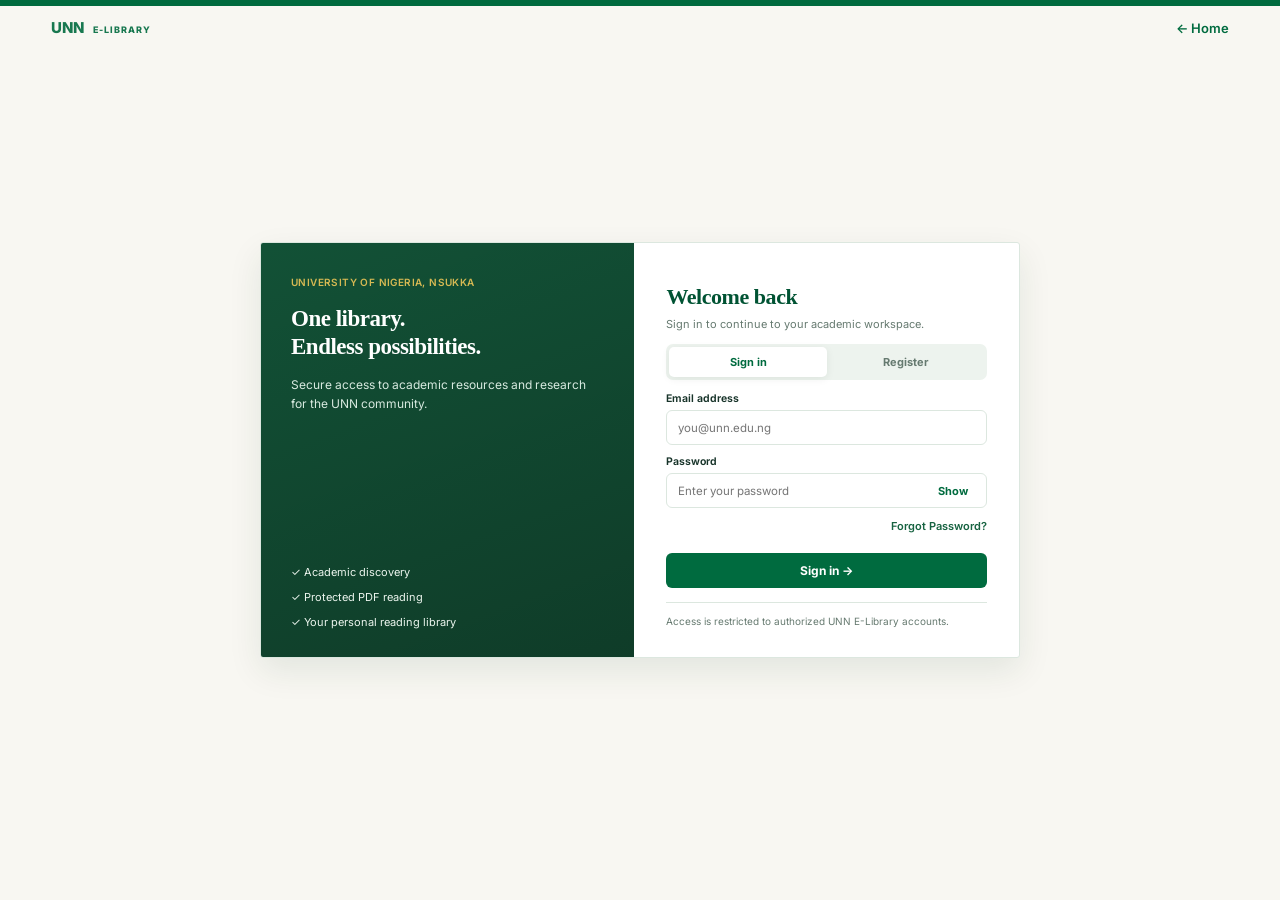
==== commit b46792f2: "Finalize UI refinements and password recovery for defence" ====
--- a/frontend/index.html
+++ b/frontend/index.html
@@ -35,7 +35,9 @@
     <link rel="stylesheet" href="./css/reading-list-picker.css" />
     <link rel="stylesheet" href="./css/librarian-dashboard.css" />
     <link rel="stylesheet" href="./css/shared-ui-polish.css" />
-  </head>
+    <link rel="stylesheet" href="./css/reading-history-clean.css" />
+    <link rel="stylesheet" href="./css/three-ui-fixes.css" />
+</head>
   <body class="dashboard-page">
     <div class="app-layout">
       <aside
--- a/frontend/css/admin-user-management.css
+++ b/frontend/css/admin-user-management.css
@@ -1 +1,3 @@
 .aum-page{max-width:1360px;margin:0 auto;color:#123b30;font-family:inherit}.aum-page *{box-sizing:border-box}.aum-heading{display:flex;justify-content:space-between;align-items:center;gap:16px;flex-wrap:wrap;margin-bottom:22px}.aum-heading h1{font-size:clamp(1.55rem,2.4vw,2rem);margin:5px 0 6px;color:#153d32}.aum-eyebrow{font-size:.72rem;letter-spacing:.13em;font-weight:800;color:#058358;margin:0}.aum-muted{color:#758b84;font-size:.88rem;white-space:pre-line}.aum-stat-grid{display:grid;grid-template-columns:repeat(3,minmax(0,1fr));gap:15px;margin-bottom:20px}.aum-stat{padding:20px 22px;background:white;border:1px solid #dfebe4;border-radius:18px}.aum-stat p{margin:0 0 8px}.aum-stat strong{font-size:2rem;color:#075b3e}.aum-toolbar{display:grid;grid-template-columns:minmax(220px,1fr) minmax(145px,180px) minmax(145px,180px) auto;align-items:center;gap:10px;background:white;border:1px solid #e0eae4;border-radius:17px;padding:15px;margin-bottom:14px}.aum-input{width:100%;min-width:0;min-height:43px;border:1px solid #d4e3da;border-radius:10px;background:white;color:#153e32;padding:10px 12px;font:inherit}.aum-input:focus-visible,.aum-btn:focus-visible{outline:3px solid #8cc6ac;outline-offset:2px}.aum-btn{font:inherit;font-size:.83rem;font-weight:700;border-radius:9px;padding:10px 13px;min-height:38px;cursor:pointer;white-space:nowrap;transition:background .15s}.aum-btn:disabled{opacity:.5;cursor:not-allowed}.aum-primary{color:white;background:#006e47;border:1px solid #006e47}.aum-primary:hover:not(:disabled){background:#005437}.aum-outline{color:#006c46;background:white;border:1px solid #a5ccba}.aum-outline:hover:not(:disabled){background:#edf7f0}.aum-warn{color:#9a4c04;background:#fffaf0;border:1px solid #e9b978}.aum-danger{color:white;background:#af2d2d;border:1px solid #af2d2d}.aum-notice{min-height:25px;margin:0 0 12px;color:#527c67;font-size:.84rem}.aum-error{color:#b42d2d}.aum-table-card{background:white;border:1px solid #dfeae3;border-radius:17px;overflow:hidden}.aum-table-scroll{overflow-x:auto;max-width:100%;-webkit-overflow-scrolling:touch}.aum-table{border-collapse:collapse;width:100%;min-width:950px;text-align:left}.aum-table th{padding:17px 17px;background:#f5f9f6;text-transform:uppercase;letter-spacing:.075em;font-size:.69rem;color:#71867d;white-space:nowrap}.aum-table td{padding:17px;vertical-align:middle;border-top:1px solid #e6eee8;font-size:.84rem}.aum-name{display:block;color:#0d4b37;margin-bottom:5px;font-size:.9rem}.aum-email{display:block;color:#7e948a;font-size:.78rem;overflow-wrap:anywhere}.aum-chip{display:inline-block;border-radius:30px;padding:6px 10px;font-size:.76rem;font-weight:700;background:#eef3f0;color:#42675a;white-space:nowrap}.aum-active,.aum-role-librarian{background:#e3f5e9;color:#06754e}.aum-inactive{background:#ffeded;color:#a83737}.aum-role-admin{background:#e6eefa;color:#275ca2}.aum-role-student{background:#e7f5f0;color:#196c52}.aum-role-lecturer{background:#fff5e4;color:#9a5d15}.aum-row-actions{display:flex;flex-wrap:wrap;gap:7px;align-items:center}.aum-row-actions .aum-btn{padding:7px 10px;font-size:.77rem;min-height:34px}.aum-protected{font-size:.77rem;color:#84968c}.aum-empty{text-align:center;padding:40px!important;color:#7a9285}.aum-pager{display:flex;gap:14px;align-items:center;justify-content:center;padding:15px}.aum-pager span{font-size:.85rem;color:#5d786b}.aum-backdrop{position:fixed;inset:0;z-index:9999;background:rgba(5,26,19,.58);display:flex;align-items:center;justify-content:center;padding:18px}.aum-dialog{width:min(100%,460px);max-height:90vh;overflow:auto;border-radius:18px;background:white;padding:25px;box-shadow:0 22px 72px #0004}.aum-dialog h2{margin:0 0 10px;color:#103f2e;font-size:1.2rem}.aum-dialog-feedback{color:#ad3434;font-size:.84rem;min-height:1em}.aum-dialog-actions{display:flex;justify-content:flex-end;gap:10px;margin-top:20px}.aum-role-picker{display:grid;gap:10px}.aum-role-picker p{line-height:1.5;margin:0}@media(max-width:900px){.aum-toolbar{grid-template-columns:1fr 1fr}.aum-toolbar input{grid-column:1/-1}.aum-stat-grid{grid-template-columns:repeat(3,minmax(0,1fr))}}@media(max-width:560px){.aum-stat-grid{grid-template-columns:1fr}.aum-toolbar{grid-template-columns:1fr}.aum-toolbar input{grid-column:auto}.aum-heading .aum-btn{width:100%}.aum-dialog-actions{flex-wrap:wrap}.aum-dialog-actions button{flex:1}}
+
+.aum-row-actions{display:flex!important;flex-wrap:nowrap!important;gap:8px!important}.aum-compact-icon{display:inline-grid!important;place-items:center!important;width:38px!important;height:38px!important;min-width:38px!important;padding:0!important;font-size:1.2rem!important;line-height:1!important}.aum-compact-icon:focus-visible{outline:3px solid #89c9ad;outline-offset:2px}
--- a/frontend/css/reading-history-clean.css
+++ b/frontend/css/reading-history-clean.css
@@ -0,0 +1,87 @@
+.rh-clean {
+  max-width: 1120px;
+  margin: 0 auto;
+}
+.rh-clean h1 {
+  font-size: clamp(1.5rem, 2.4vw, 2rem);
+  color: #183a30;
+  margin: 0 0 6px;
+}
+.rh-sub,
+.rh-muted {
+  color: #688178;
+}
+.rh-list {
+  display: grid;
+  gap: 15px;
+  margin-top: 24px;
+}
+.rh-card {
+  background: #fff;
+  border: 1px solid #dce8e2;
+  border-radius: 17px;
+  padding: 22px 26px;
+}
+.rh-card h2 {
+  font-size: 1.2rem;
+  color: #073e31;
+  margin: 10px 0 14px;
+}
+.rh-tag {
+  display: inline-block;
+  background: #e4f4eb;
+  border-radius: 20px;
+  color: #006d45;
+  padding: 5px 12px;
+  font-size: 0.75rem;
+  font-weight: 700;
+  text-transform: capitalize;
+}
+.rh-track {
+  height: 8px;
+  background: #e8eeea;
+  border-radius: 99px;
+  overflow: hidden;
+  margin: 12px 0 18px;
+}
+.rh-fill {
+  display: block;
+  height: 100%;
+  background: #00784b;
+  border-radius: 99px;
+}
+.rh-actions,
+.rh-pager {
+  display: flex;
+  gap: 12px;
+  align-items: center;
+  flex-wrap: wrap;
+}
+.rh-actions button,
+.rh-pager button {
+  border: 1px solid #08704a;
+  border-radius: 10px;
+  padding: 10px 15px;
+  background: white;
+  color: #00663e;
+  font-weight: 700;
+  cursor: pointer;
+}
+.rh-actions .rh-primary {
+  background: #00734b;
+  color: white;
+}
+.rh-pager {
+  justify-content: center;
+  margin: 24px 0;
+}
+.rh-pager button:disabled {
+  opacity: 0.4;
+  cursor: default;
+}
+.rh-empty {
+  padding: 22px;
+  background: white;
+  border-radius: 12px;
+  color: #62756b;
+}
--- a/frontend/css/three-ui-fixes.css
+++ b/frontend/css/three-ui-fixes.css
@@ -0,0 +1,239 @@
+/* UNN E-Library: last visual adjustments only. No JavaScript changes. */
+/* Compact Forgot Password link on the existing login/register layout. */
+.auth-card .forgot-password-link {
+  margin: 6px 0 9px !important;
+  text-align: right;
+}
+.auth-card .forgot-password-link a {
+  display: inline-block;
+  font-size: 11px !important;
+  font-weight: 600 !important;
+  line-height: 1.3;
+  color: #176341;
+}
+.auth-card .forgot-password-link a:hover {
+  text-decoration: underline !important;
+}
+.auth-card .forgot-password-link a:focus-visible {
+  outline: 2px solid #c9a227;
+  outline-offset: 3px;
+  border-radius: 2px;
+}
+.auth-card #login-form .primary.full {
+  margin-top: 10px;
+}
+
+/* Password recovery should share the login card's restrained dimensions. */
+body.auth-body:has(.reset-card) {
+  min-height: 100vh;
+  display: flex;
+  flex-direction: column;
+  background: #f8f7f2;
+}
+body.auth-body:has(.reset-card) .auth-top {
+  position: relative;
+  z-index: 2;
+  border: 0;
+  background: transparent;
+  padding: 18px clamp(20px, 4vw, 52px);
+}
+body.auth-body:has(.reset-card) .auth-top .brand {
+  font-size: 15px;
+}
+body.auth-body:has(.reset-card) .auth-top .brand small {
+  font-size: 9px;
+  letter-spacing: 1px;
+}
+body.auth-body:has(.reset-card) .auth-shell {
+  width: min(760px, calc(100% - 36px));
+  max-width: 760px;
+  min-height: 0;
+  margin: auto;
+  display: grid;
+  grid-template-columns: 1fr 1.03fr;
+  border-radius: 4px;
+  box-shadow: 0 13px 34px rgba(0, 54, 30, 0.09);
+  overflow: hidden;
+}
+body.auth-body:has(.reset-card) .auth-brand {
+  min-height: 410px;
+  padding: 28px 30px;
+  display: flex;
+  flex-direction: column;
+  justify-content: flex-start;
+  background: linear-gradient(160deg, #004427, #00301b);
+}
+body.auth-body:has(.reset-card) .auth-insignia {
+  display: none;
+}
+body.auth-body:has(.reset-card) .auth-brand .eyebrow {
+  font-size: 10px;
+  letter-spacing: 0.4px;
+  margin: 5px 0 10px;
+  color: #d6b953;
+}
+body.auth-body:has(.reset-card) .auth-brand h1 {
+  font:
+    600 23px/1.23 Georgia,
+    serif;
+  letter-spacing: -0.5px;
+  margin: 7px 0 13px;
+}
+body.auth-body:has(.reset-card) .auth-brand > p:not(.eyebrow) {
+  font-size: 12px;
+  line-height: 1.65;
+  margin: 0;
+  color: #d8eae0;
+}
+body.auth-body:has(.reset-card) .reset-card {
+  padding: 30px 32px;
+  max-height: min(76vh, 720px);
+  overflow-y: auto;
+}
+body.auth-body:has(.reset-card) .reset-card > .eyebrow {
+  display: none;
+}
+body.auth-body:has(.reset-card) .reset-card h2 {
+  font:
+    600 22px/1.25 Georgia,
+    serif;
+  letter-spacing: -0.45px;
+  color: #005333;
+  margin: 10px 0 5px;
+}
+body.auth-body:has(.reset-card) .reset-card .subtitle {
+  font-size: 11px;
+  line-height: 1.5;
+  margin: 0 0 12px;
+}
+body.auth-body:has(.reset-card) .reset-card form {
+  display: grid;
+  gap: 7px;
+}
+body.auth-body:has(.reset-card) .reset-card form[hidden] {
+  display: none;
+}
+body.auth-body:has(.reset-card) .reset-card form label {
+  font-size: 10.5px;
+  margin: 10px 0 2px;
+  font-weight: 650;
+}
+body.auth-body:has(.reset-card) .reset-card form input {
+  font-size: 11.5px;
+  min-height: 35px;
+  padding: 9px 11px;
+  border-radius: 6px;
+}
+body.auth-body:has(.reset-card) .reset-card form button {
+  width: 100%;
+  min-height: 37px;
+  margin-top: 12px;
+  padding: 10px;
+  font-size: 12px;
+  border-radius: 6px;
+}
+body.auth-body:has(.reset-card) .reset-footnote {
+  margin-top: 14px;
+  font-size: 11px;
+  line-height: 1.5;
+}
+body.auth-body:has(.reset-card) #reset-message {
+  min-height: 0;
+  margin: 6px 0;
+  color: #396653;
+  font-size: 11px;
+  line-height: 1.5;
+}
+body.auth-body:has(.reset-card) #reset-message.reset-error {
+  color: #af2a2a;
+}
+@media (max-width: 680px) {
+  body.auth-body:has(.reset-card) .auth-shell {
+    width: min(480px, calc(100% - 30px));
+    display: block;
+    margin: 22px auto;
+  }
+  body.auth-body:has(.reset-card) .auth-brand {
+    display: none;
+  }
+  body.auth-body:has(.reset-card) .reset-card {
+    max-height: none;
+    padding: 25px 22px;
+  }
+}
+
+/* Admin User Management: distribute the columns within laptop width. */
+@media (min-width: 901px) {
+  .aum-table-scroll {
+    overflow-x: visible !important;
+  }
+  .aum-table {
+    width: 100% !important;
+    min-width: 0 !important;
+    table-layout: fixed !important;
+  }
+  .aum-table th,
+  .aum-table td {
+    padding: 12px 8px !important;
+    min-width: 0;
+    overflow-wrap: anywhere;
+  }
+  .aum-table th:nth-child(1),
+  .aum-table td:nth-child(1) {
+    width: 27%;
+  }
+  .aum-table th:nth-child(2),
+  .aum-table td:nth-child(2) {
+    width: 12%;
+  }
+  .aum-table th:nth-child(3),
+  .aum-table td:nth-child(3) {
+    width: 19%;
+  }
+  .aum-table th:nth-child(4),
+  .aum-table td:nth-child(4) {
+    width: 13%;
+  }
+  .aum-table th:nth-child(5),
+  .aum-table td:nth-child(5) {
+    width: 12%;
+  }
+  .aum-table th:nth-child(6),
+  .aum-table td:nth-child(6) {
+    width: 17%;
+  }
+  .aum-name {
+    font-size: 0.83rem;
+  }
+  .aum-email {
+    font-size: 0.72rem;
+    overflow-wrap: anywhere;
+  }
+  .aum-row-actions {
+    display: flex;
+    flex-wrap: nowrap !important;
+    justify-content: flex-start;
+    gap: 4px;
+  }
+  .aum-row-actions .aum-btn {
+    flex: 0 0 33px;
+    width: 33px;
+    height: 34px;
+    min-height: 34px;
+    padding: 4px !important;
+    display: grid;
+    place-items: center;
+  }
+  .aum-row-actions .aum-protected {
+    font-size: 0.7rem;
+  }
+}
+/* On small touch screens, allow scrolling instead of squashing content. */
+@media (max-width: 900px) {
+  .aum-table-scroll {
+    overflow-x: auto;
+  }
+  .aum-table {
+    min-width: 780px;
+  }
+}
